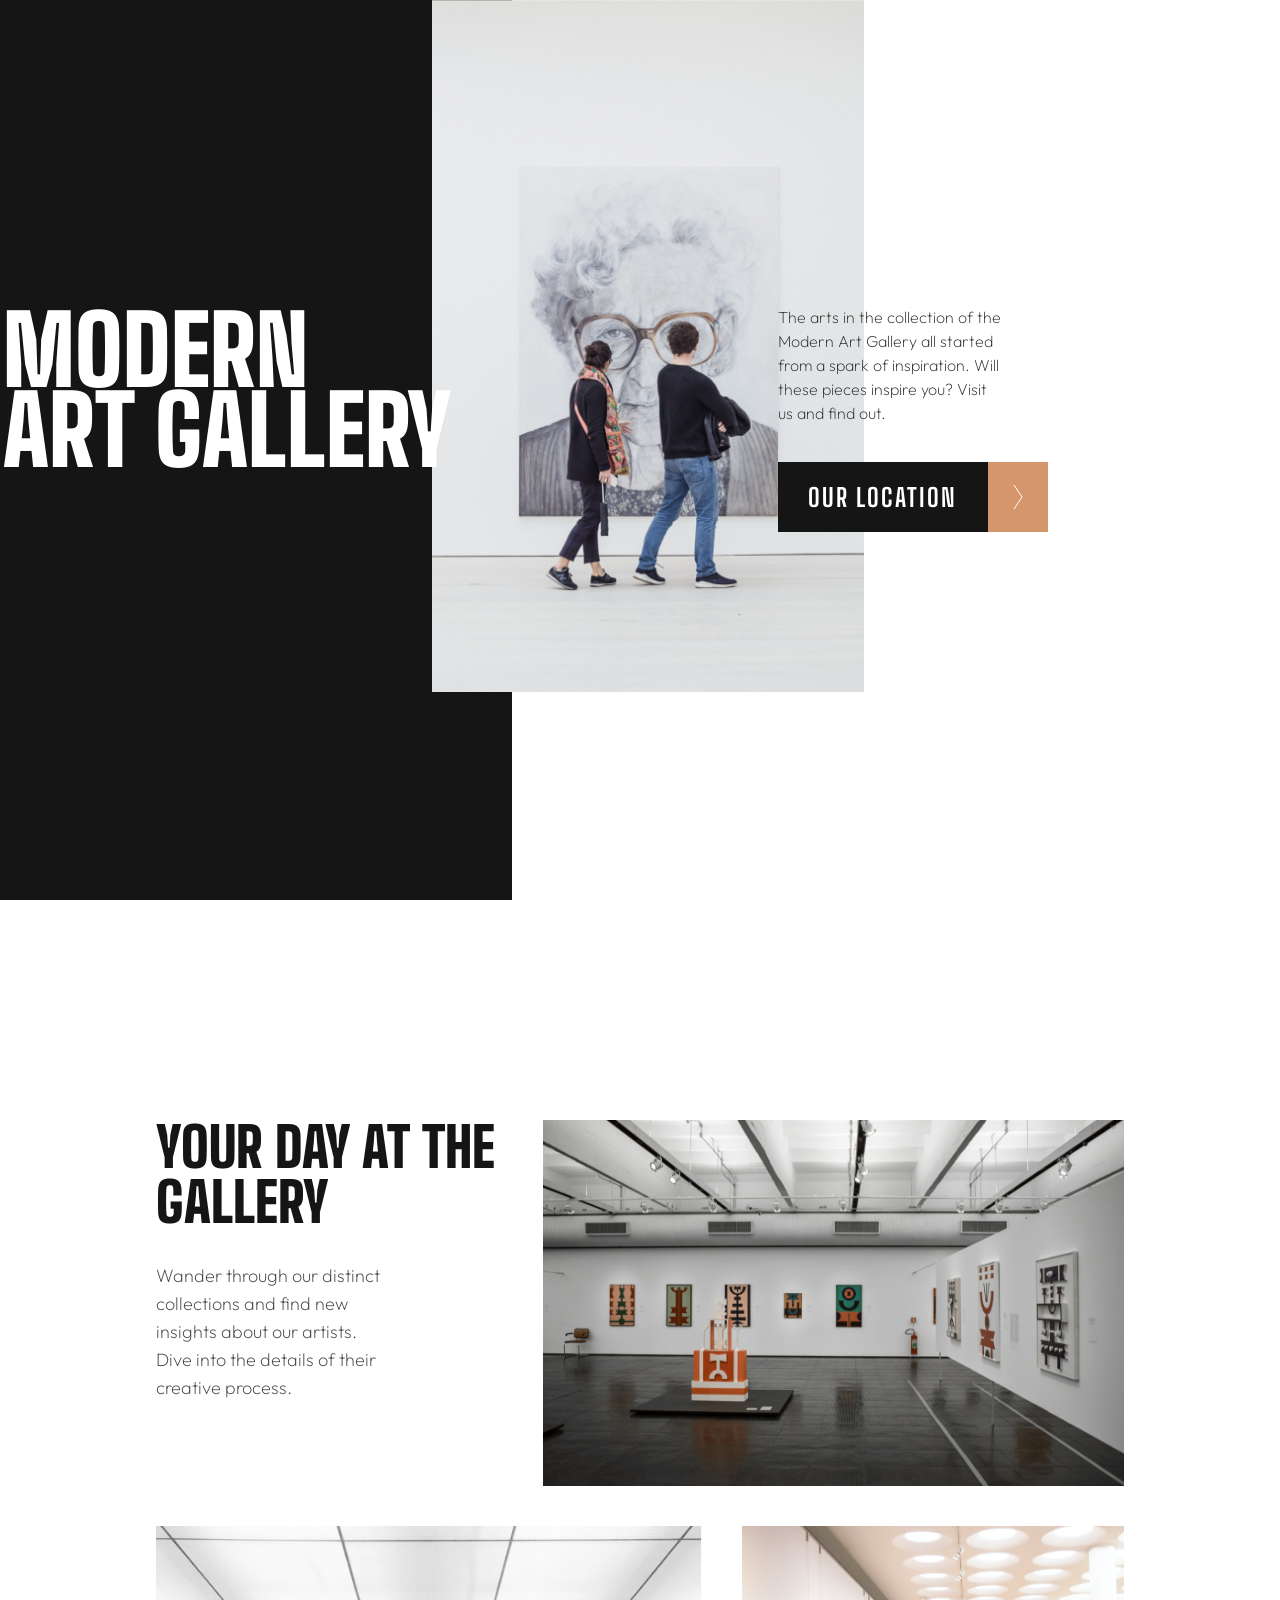
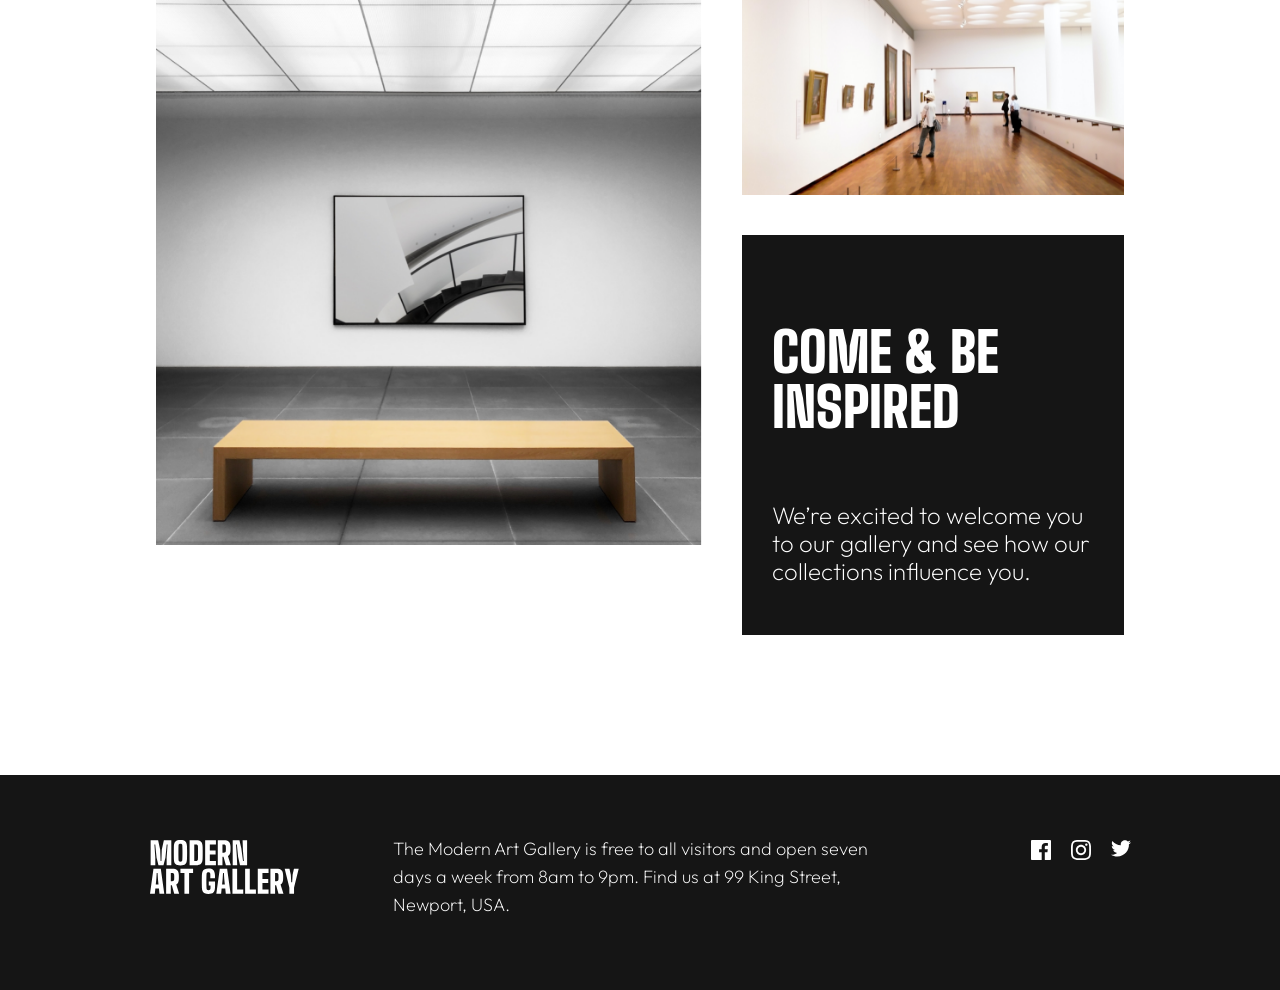
==== index.html @ 3cc580d4 "Add files via upload" ====
<!doctype html>
<html lang="es">
  <head>
    <meta charset="UTF-8" />
    <link rel="icon" type="image/svg+xml" href="" />
    <meta name="viewport" content="width=device-width, initial-scale=1.0" />
    <title>Modern Art Gallery</title>

    <link rel="preconnect" href="https://fonts.googleapis.com">
    <link rel="preconnect" href="https://fonts.gstatic.com" crossorigin>
    <link href="https://fonts.googleapis.com/css2?family=Big+Shoulders:opsz,wght@10..72,100..900&family=Outfit:wght@100..900&display=swap" rel="stylesheet">
    <script type="module" crossorigin src="./assets/main-wdXyexWP.js"></script>
    <link rel="stylesheet" crossorigin href="./assets/main-BqEFotTJ.css">
  </head>

  <body>
    
    <div class="container">

      <div class="introduction">

      <div class="fondo-negro-izq">
       
      </div>  

      <div class="img-principal img-movil">
        <img src="./assets/img-principal-mb-DwjBCo9e.png" alt="Imagen móvil">
      </div>
      
      <div class="img-principal img-tablet">
        <img src="./assets/img-principal-tablet-JitmzLnz.png" alt="Imagen tablet">
      </div>
      <div class="texto">
      <h1 class="title-1">
        <span class="modern">MODERN</span> 
        ART GALLERY
      </h1>
      <div class="texto-titulo">
      <p class="subtitle-1">The arts in the collection of the Modern Art Gallery all started from a spark of inspiration. Will these pieces inspire you? Visit us and find out.</p>
      <a href="/location.html" class="boton">
        <span class="boton-texto">OUR LOCATION</span>
        <span class="boton-flecha"><img src="data:image/svg+xml,%3csvg%20width='10'%20height='26'%20viewBox='0%200%2010%2026'%20fill='none'%20xmlns='http://www.w3.org/2000/svg'%3e%3cpath%20d='M1%201L9%2013L1%2025'%20stroke='white'/%3e%3c/svg%3e" alt=""></span>
      </a>
    </div>
    </div>
    </div>

    <div class="nudo">
      <section class="section-1">
        <img class="img-gallery-mobile" src="./assets/img-gallery-mobile-Cr0V217X.png" alt="">
        <img class="img-gallery-tablet" src="./assets/img-gallery-tablet-C5dPyUdY.png" alt="">
        <img class="img-gallery-desktop" src="./assets/img-gallery-desktop-p7s1LlFf.png" alt="">
        <div class="texto-section-1">
        <h2 class="title-2">YOUR DAY AT THE GALLERY</h2>
        <p class="subtitle-2">Wander through our distinct collections and find new insights about our artists. Dive into the details of their creative process.</p>
      </div>
      </section>

      <section class="section-2">
        <div class="colum1">
        <img class="img-banco-mobile" src="./assets/img-banco-mobile-C3NgTs7l.png" alt="">
        <img class="img-banco-tablet" src="./assets/img-banco-tablet-BHmOre3M.png" alt="">
        <img class="img-banco-desktop" src="./assets/img-banco-desktop-CzjP65NH.png" alt="">
      </div>
      <div class="colum2 filas">
        <img class="img-gallery2-mobile" src="./assets/img-gallery2-mobile-YUDZYJ1f.png" alt="">
        <img class="img-gallery2-tablet" src="./assets/img-gallery2-tablet-D_muhskp.png" alt="">
        <img class="img-gallery2-desktop" src="./assets/img-gallery2-desktop-BLC6tFm6.png" alt="">
        <div class="fondo-negro fondo">
          <h2 class="title-3">COME & BE INSPIRED</h2>
          <p class="p-fondo-negro">We’re excited to welcome you to our gallery and see how our collections influence you.</p>
        </div>
      </div>
      </section>
    </div>

      <footer>
        <img src="./assets/logo-footer-Ml9-K_Zg.svg" alt="">
        <p class="p-footer">The Modern Art Gallery is free to all visitors and open seven days a week from 8am to 9pm. Find us at 99 King Street, Newport, USA.</p>
          <div class="icon-rrss">
            <a href="#"><img class="rrss" src="data:image/svg+xml,%3csvg%20width='20'%20height='20'%20viewBox='0%200%2020%2020'%20fill='none'%20xmlns='http://www.w3.org/2000/svg'%3e%3cpath%20d='M18.8958%200H1.10417C0.494167%200%200%200.494167%200%201.10417V18.8967C0%2019.5058%200.494167%2020%201.10417%2020H10.6833V12.255H8.07667V9.23667H10.6833V7.01083C10.6833%204.4275%2012.2608%203.02083%2014.5658%203.02083C15.67%203.02083%2016.6183%203.10333%2016.895%203.14V5.84L15.2967%205.84083C14.0433%205.84083%2013.8008%206.43667%2013.8008%207.31V9.2375H16.79L16.4008%2012.2558H13.8008V20H18.8975C19.5058%2020%2020%2019.5058%2020%2018.8958V1.10417C20%200.494167%2019.5058%200%2018.8958%200Z'%20fill='white'/%3e%3c/svg%3e" alt="Facebook"></a>
            <a href="#"><img class="rrss" src="data:image/svg+xml,%3csvg%20width='20'%20height='20'%20viewBox='0%200%2020%2020'%20fill='none'%20xmlns='http://www.w3.org/2000/svg'%3e%3cpath%20fill-rule='evenodd'%20clip-rule='evenodd'%20d='M10%200C7.28417%200%206.94417%200.0116667%205.8775%200.06C2.24583%200.226667%200.2275%202.24167%200.0608333%205.87667C0.0116667%206.94417%200%207.28417%200%2010C0%2012.7158%200.0116667%2013.0567%200.06%2014.1233C0.226667%2017.755%202.24167%2019.7733%205.87667%2019.94C6.94417%2019.9883%207.28417%2020%2010%2020C12.7158%2020%2013.0567%2019.9883%2014.1233%2019.94C17.7517%2019.7733%2019.775%2017.7583%2019.9392%2014.1233C19.9883%2013.0567%2020%2012.7158%2020%2010C20%207.28417%2019.9883%206.94417%2019.94%205.8775C19.7767%202.24917%2017.7592%200.2275%2014.1242%200.0608333C13.0567%200.0116667%2012.7158%200%2010%200ZM10%201.8025C12.67%201.8025%2012.9867%201.8125%2014.0417%201.86083C16.7517%201.98417%2018.0175%203.27%2018.1408%205.96C18.1892%207.01417%2018.1983%207.33083%2018.1983%2010.0008C18.1983%2012.6717%2018.1883%2012.9875%2018.1408%2014.0417C18.0167%2016.7292%2016.7542%2018.0175%2014.0417%2018.1408C12.9867%2018.1892%2012.6717%2018.1992%2010%2018.1992C7.33%2018.1992%207.01333%2018.1892%205.95917%2018.1408C3.2425%2018.0167%201.98333%2016.725%201.86%2014.0408C1.81167%2012.9867%201.80167%2012.6708%201.80167%2010C1.80167%207.33%201.8125%207.01417%201.86%205.95917C1.98417%203.27%203.24667%201.98333%205.95917%201.86C7.01417%201.8125%207.33%201.8025%2010%201.8025ZM4.865%2010C4.865%207.16417%207.16417%204.865%2010%204.865C12.8358%204.865%2015.135%207.16417%2015.135%2010C15.135%2012.8367%2012.8358%2015.1358%2010%2015.1358C7.16417%2015.1358%204.865%2012.8358%204.865%2010ZM10%2013.3333C8.15917%2013.3333%206.66667%2011.8417%206.66667%2010C6.66667%208.15917%208.15917%206.66667%2010%206.66667C11.8408%206.66667%2013.3333%208.15917%2013.3333%2010C13.3333%2011.8417%2011.8408%2013.3333%2010%2013.3333ZM14.1375%204.6625C14.1375%204%2014.675%203.4625%2015.3383%203.4625C16.0008%203.4625%2016.5375%204%2016.5375%204.6625C16.5375%205.325%2016.0008%205.8625%2015.3383%205.8625C14.675%205.8625%2014.1375%205.325%2014.1375%204.6625Z'%20fill='white'/%3e%3c/svg%3e" alt="Instagram"></a>
            <a href="#"><img class="rrss" src="data:image/svg+xml,%3csvg%20width='20'%20height='17'%20viewBox='0%200%2020%2017'%20fill='none'%20xmlns='http://www.w3.org/2000/svg'%3e%3cpath%20d='M20%202.17221C19.2642%202.49888%2018.4733%202.71888%2017.6433%202.81805C18.4908%202.31055%2019.1417%201.50638%2019.4475%200.548047C18.655%201.01805%2017.7767%201.35971%2016.8417%201.54388C16.0942%200.74638%2015.0267%200.248047%2013.8467%200.248047C11.1975%200.248047%209.25083%202.71971%209.84917%205.28555C6.44%205.11471%203.41667%203.48138%201.3925%200.99888C0.3175%202.84305%200.835%205.25555%202.66167%206.47721C1.99%206.45555%201.35667%206.27138%200.804167%205.96388C0.759167%207.86471%202.12167%209.64305%204.095%2010.0389C3.5175%2010.1955%202.885%2010.2322%202.24167%2010.1089C2.76333%2011.7389%204.27833%2012.9247%206.075%2012.958C4.35%2014.3105%202.17667%2014.9147%200%2014.658C1.81583%2015.8222%203.97333%2016.5014%206.29%2016.5014C13.9083%2016.5014%2018.2125%2010.0672%2017.9525%204.29638C18.7542%203.71721%2019.45%202.99471%2020%202.17221Z'%20fill='white'/%3e%3c/svg%3e" alt="Twitter"></a>
          </div>
      </footer>

  </div>

  </body>
</html>
---- assets/main-BqEFotTJ.css ----
@import"https://fonts.googleapis.com/css?family=Roboto:400,700";*{padding:0;margin:0;box-sizing:border-box}.boton{display:flex;align-items:center;justify-content:space-between;width:270px;height:70px;background-color:#151515;color:#fff;border:none;cursor:pointer;text-decoration:none;transition:all .5s ease;margin-bottom:100px}@media (max-width: 1920px) and (min-width: 1025px){.boton{margin-top:-150px;left:0;position:relative;z-index:2}}.boton-texto{font-family:Big Shoulders,serif;padding-left:30px;font-size:25px;font-weight:600;letter-spacing:2px}.boton-flecha{width:60px;height:100%;background-color:#d5966c;display:flex;align-items:center;justify-content:center;transition:background-color .5s ease}.boton:hover{background-color:#d5966c}.boton:hover .boton-flecha{background-color:#151515}.boton-location{display:flex;align-items:center;justify-content:space-between;width:270px;height:70px;background-color:#151515;color:#fff;border:none;cursor:pointer;text-decoration:none;transition:all .5s ease;margin-bottom:100px;position:absolute;top:0;left:0}@media (max-width: 1024px) and (min-width: 768px){.boton-location{margin-left:40px}}@media (max-width: 1920px) and (min-width: 1025px){.boton-location{margin-left:130px}}.boton-texto-location{font-family:Big Shoulders,serif;padding-right:30px;font-size:25px;font-weight:600;letter-spacing:2px}.boton-flecha-location{width:60px;height:100%;background-color:#d5966c;display:flex;align-items:center;justify-content:center;transition:background-color .5s ease}.boton-flecha-location .arrow{width:12px;height:auto}.boton-location:hover{background-color:#d5966c}.boton-location:hover .boton-flecha-location{background-color:#151515}.boton-flecha-location img{width:20px;height:auto}footer{height:360px;background-color:#151515;margin-left:-16px;width:calc(100% + 33px);display:block;max-width:unset}@media (max-width: 1024px) and (min-width: 768px){footer{display:flex;height:215px;justify-content:space-between;align-items:flex-start}footer .p-footer{width:40%;margin-top:40px}footer .icon-rrss{margin-top:45px;margin-right:40px}footer .rrss{width:22px}}@media (max-width: 1920px) and (min-width: 1025px){footer{display:flex;height:215px;justify-content:space-around;align-items:flex-start;margin-top:50px}footer .p-footer{width:40%;margin-top:60px}footer .icon-rrss{margin-top:65px;margin-right:120px}footer .rrss{width:22px}}footer img{width:150px;margin-top:65px;margin-left:32px;margin-bottom:38px}@media (max-width: 1920px) and (min-width: 1025px){footer img{margin-left:120px}}footer .p-footer{margin-left:32px;margin-right:32px;color:#fff;font-size:18px;line-height:28px;font-weight:200;margin-bottom:38px}footer .icon-rrss{margin-left:32px;display:flex;gap:20px;width:100px}footer .rrss{margin:0}.container{padding-left:16px;padding-right:16px}.container .img-principal{margin-left:-16px;width:calc(100% + 32px);display:block;max-width:unset;margin-bottom:35px}@media (max-width: 480px) and (min-width: 320px){.container .img-principal.img-movil{display:block}.container .img-principal.img-tablet{display:none}}@media (max-width: 1024px) and (min-width: 768px){.container .img-principal.img-movil{display:none}.container .img-principal.img-tablet{display:block}.container .img-principal.img-tablet img{width:60%;position:absolute;z-index:-1}}@media (max-width: 1920px) and (min-width: 1025px){.container .img-principal.img-movil{display:none}.container .img-principal.img-tablet{display:block}.container .img-principal.img-tablet img{width:45%;position:absolute;z-index:-1}}@media (max-width: 480px) and (min-width: 320px){.container .img-gallery-tablet,.container .img-gallery-desktop,.container .img-banco-tablet,.container .img-banco-desktop,.container .img-gallery2-tablet,.container .img-gallery2-desktop,.container .title-3{display:none}}@media (max-width: 1024px) and (min-width: 768px){.container .introduction{display:flex}.container .introduction .texto{width:80%;margin-top:170px;margin-bottom:200px}.container .introduction .texto .title-1{margin-bottom:70px;font-size:70px}.container .introduction .texto .title-1 span{font-size:70px}.container .introduction .texto .subtitle-1{margin-bottom:60px;margin-right:10px}.container .nudo{margin-left:25px;margin-right:25px}.container .nudo .section-1{display:flex;gap:50px;margin-bottom:10px}.container .nudo .section-1 .img-gallery-mobile,.container .nudo .section-1 .img-gallery-desktop{display:none}.container .nudo .section-1 .img-gallery-tablet{width:60%;order:2}.container .nudo .section-1 .texto-section-1 .title-2{width:90%;font-size:55px}.container .nudo .section-2{display:flex;gap:10px;margin-bottom:120px}.container .nudo .section-2 .img-banco-mobile,.container .nudo .section-2 .img-banco-desktop{display:none}.container .nudo .section-2 .img-banco-tablet{display:block}.container .nudo .section-2 .img-gallery2-mobile,.container .nudo .section-2 .img-gallery2-desktop{display:none}.container .nudo .section-2 .img-gallery2-tablet{display:block}.container .nudo .section-2 .fondo-negro{margin-top:10px;height:415px;margin-bottom:20px}.container .nudo .section-2 .fondo-negro .p-fondo-negro{margin-left:30px}}@media (max-width: 1920px) and (min-width: 1025px){.container .container{padding-left:-16px;padding-right:-16px}.container .introduction{display:flex;align-items:center;justify-content:space-between;height:100vh;overflow:hidden;position:relative;margin-left:-16px;margin-right:-16px}.container .introduction .fondo-negro-izq{background-color:#151515;height:100%;width:40%}.container .introduction .img-principal{position:absolute;top:0;left:35%;transform:translateX(-50%,-50%);max-width:75%;height:auto;z-index:1}.container .introduction .img-principal.img-movil{display:none}.container .introduction .img-principal.img-tablet{display:block}.container .introduction .texto{flex:2;padding:3rem;max-width:550px}.container .introduction .texto .title-1{font-size:6rem;text-transform:uppercase;line-height:1.1;color:#fff;position:relative;right:775px;top:55px;z-index:2}.container .introduction .texto .title-1 .modern{color:#fff;font-size:6rem}.container .introduction .texto .texto-titulo{margin-top:1rem;width:50%}.container .introduction .texto .texto-titulo .subtitle-1{font-size:1rem;color:#333;line-height:1.5;z-index:5;bottom:155px;position:relative}.container .nudo{margin-left:140px;margin-right:140px}.container .nudo .section-1{display:flex;justify-content:space-between;margin-bottom:40px;margin-top:220px}.container .nudo .section-1 .img-gallery-mobile,.container .nudo .section-1 .img-gallery-tablet{display:none}.container .nudo .section-1 .img-gallery-desktop{width:60%;order:2}.container .nudo .section-1 .texto-section-1{width:60%}.container .nudo .section-1 .texto-section-1 .title-2{width:90%;font-size:55px}.container .nudo .section-1 .texto-section-1 .subtitle-2{width:60%}.container .nudo .section-2{display:flex;gap:40px;margin-bottom:120px}.container .nudo .section-2 .img-banco-mobile,.container .nudo .section-2 .img-banco-tablet{display:none}.container .nudo .section-2 .img-banco-desktop{display:block}.container .nudo .section-2 .img-gallery2-mobile,.container .nudo .section-2 .img-gallery2-tablet{display:none}.container .nudo .section-2 .img-gallery2-desktop{display:block}.container .nudo .section-2 .fondo-negro{margin-top:40px;height:400px;margin-bottom:20px}.container .nudo .section-2 .fondo-negro .p-fondo-negro{margin-left:30px;font-size:24px}.container .nudo .section-2 .title-3{width:80%}}.container .title-1{font-family:Big Shoulders,serif;color:#151515;font-size:65px;line-height:70px;font-weight:900;margin-bottom:32px}.container .title-1 span{display:block;font-family:Big Shoulders,serif;color:#151515;font-size:65px;line-height:55px;font-weight:900}.container .title-2{font-family:Big Shoulders,serif;color:#151515;font-size:65px;line-height:55px;font-weight:900;margin-bottom:32px}.container .title-3{font-family:Big Shoulders,serif;color:#fff;font-size:55px;line-height:55px;font-weight:900;margin-bottom:32px;margin-top:90px;margin-left:30px;position:absolute}.container .subtitle-1,.container .subtitle-2{color:#444;font-size:18px;line-height:28px;font-weight:200;margin-bottom:32px}.container .img-gallery-mobile{margin-bottom:32px}.container .img-banco-mobile,.container .img-gallery2-mobile{margin-bottom:16px}.container .fondo-negro{height:300px;background-color:#151515;position:relative;margin-bottom:120px}.container .fondo-negro .p-fondo-negro{font-size:20px;line-height:28px;font-weight:200;color:#fff;position:absolute;bottom:50px;left:0;right:0;margin-left:16px;margin-right:16px}.contenedor{width:100%;position:relative;display:inline-block}.map-mobile{display:block;width:100%;margin-bottom:-4px}@media (max-width: 1024px) and (min-width: 768px){.map-mobile.map-mobile,.map-mobile.map-desktop{display:none}}@media (max-width: 480px) and (min-width: 320px){.map-desktop,.map-tablet{display:none}}.map-tablet{margin-bottom:-4px}@media (max-width: 480px) and (min-width: 320px){.map-tablet.map-tablet{display:none}}@media (max-width: 1024px) and (min-width: 768px){.texto-location{display:flex;margin-top:88px;margin-left:20px;gap:60px}.map-desktop{display:none}}@media (max-width: 1920px) and (min-width: 1025px){.map-tablet,.map-mobile{display:none}.map-desktop{display:block;width:100%;margin-bottom:-4px}.texto-location{display:flex;margin-top:88px;margin-left:130px;gap:300px}}.fondo-location{padding-top:1px;margin-top:-1px;width:100%;height:520px;background-color:#151515;position:relative}@media (max-width: 480px) and (min-width: 320px){.fondo-location{width:100vb}}.fondo-location .title{font-family:Big Shoulders,serif;color:#fff;font-size:65px;line-height:65px;font-weight:900;margin-bottom:40px;margin-top:50px;margin-left:16px}@media (max-width: 1024px) and (min-width: 768px){.fondo-location .title{margin-top:0}}@media (max-width: 1920px) and (min-width: 1025px){.fondo-location .title{margin-top:0}}.fondo-location .subtitle-location{color:#d5966c;font-size:34px;font-family:Big Shoulders,serif;margin-bottom:30px;margin-left:16px}.fondo-location .adress{display:flex;flex-direction:column;color:#fff;margin-bottom:20px;margin-left:16px}.fondo-location .adress span{font-size:18px;margin-bottom:5px}.fondo-location .description-location,.fondo-location .subtitle{color:#fff;font-size:18px;line-height:28px;margin-left:5px;margin-right:16px}.fondo-location .description-location .p-description-location,.fondo-location .subtitle .p-description-location{margin-left:16px;width:80%}@media (max-width: 1920px) and (min-width: 1025px){.fondo-location .description-location,.fondo-location .subtitle{width:65%}}.footer-location{height:360px;background-color:#d5966c;width:calc(100% + 33px)}@media (max-width: 1920px) and (min-width: 1025px){.footer-location{margin-top:0;height:100%}}@media (max-width: 1024px) and (min-width: 768px){.footer-location{margin-top:0;height:100%}}.footer-location .footer-contenido{margin-left:0;margin-right:16px}@media (max-width: 1024px) and (min-width: 768px){.footer-location .footer-contenido{display:flex;height:202px}}@media (max-width: 1920px) and (min-width: 1025px){.footer-location .footer-contenido{display:flex;height:202px;margin-top:5px;margin-bottom:30px;margin-left:100px;gap:100px}}.footer-location .footer-contenido img{margin-top:50px;margin-left:50px;margin-bottom:38px;filter:invert(1)}.footer-location .footer-contenido .p-footer{margin-left:50px;margin-right:50px;color:#151515;font-size:18px;line-height:28px;font-weight:200;margin-bottom:38px}.footer-location .footer-contenido .icon-rrss{margin-left:50px;display:flex;gap:20px}@media (max-width: 1920px) and (min-width: 1025px){.footer-location .footer-contenido .icon-rrss{width:140px}}.footer-location .footer-contenido .rrss{margin:0;filter:invert(1);width:22px}html *{font-family:Outfit,serif;font-size:16px}body{overflow-x:hidden}img{max-width:100%;height:auto}
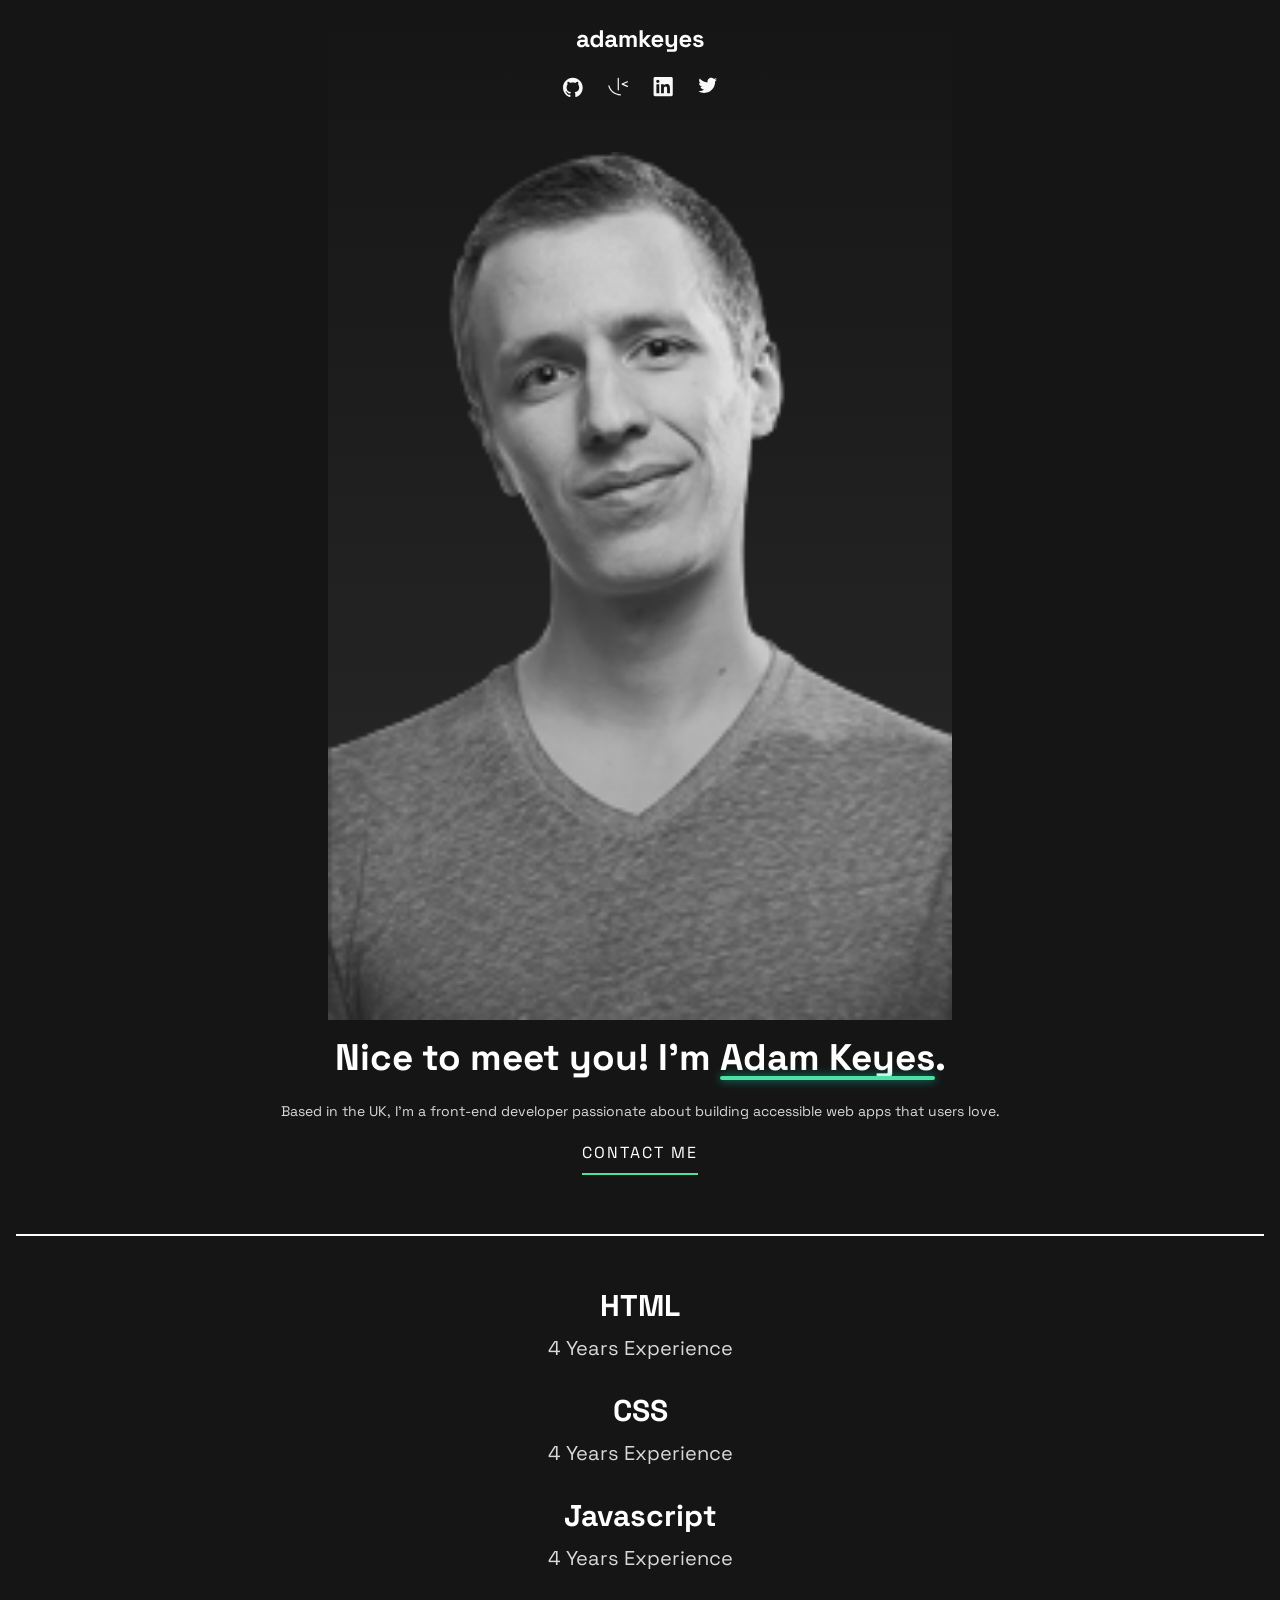
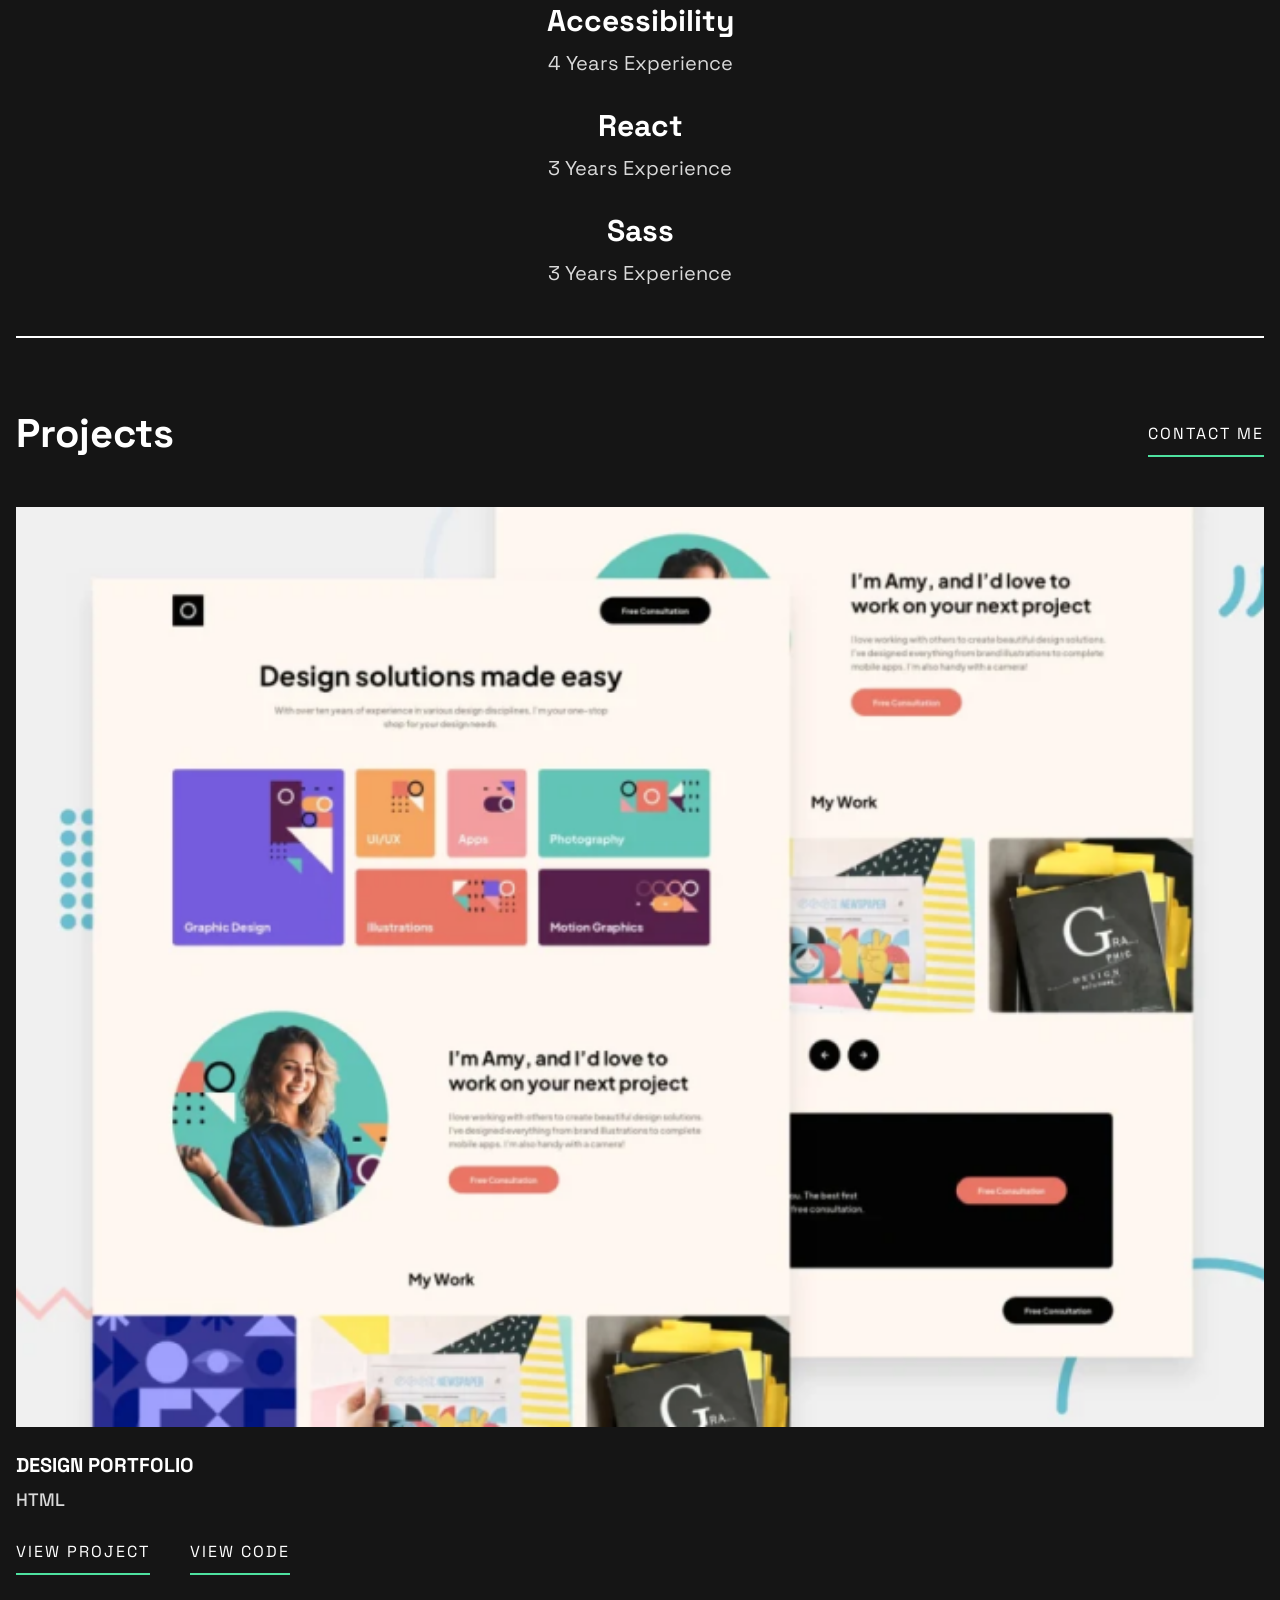
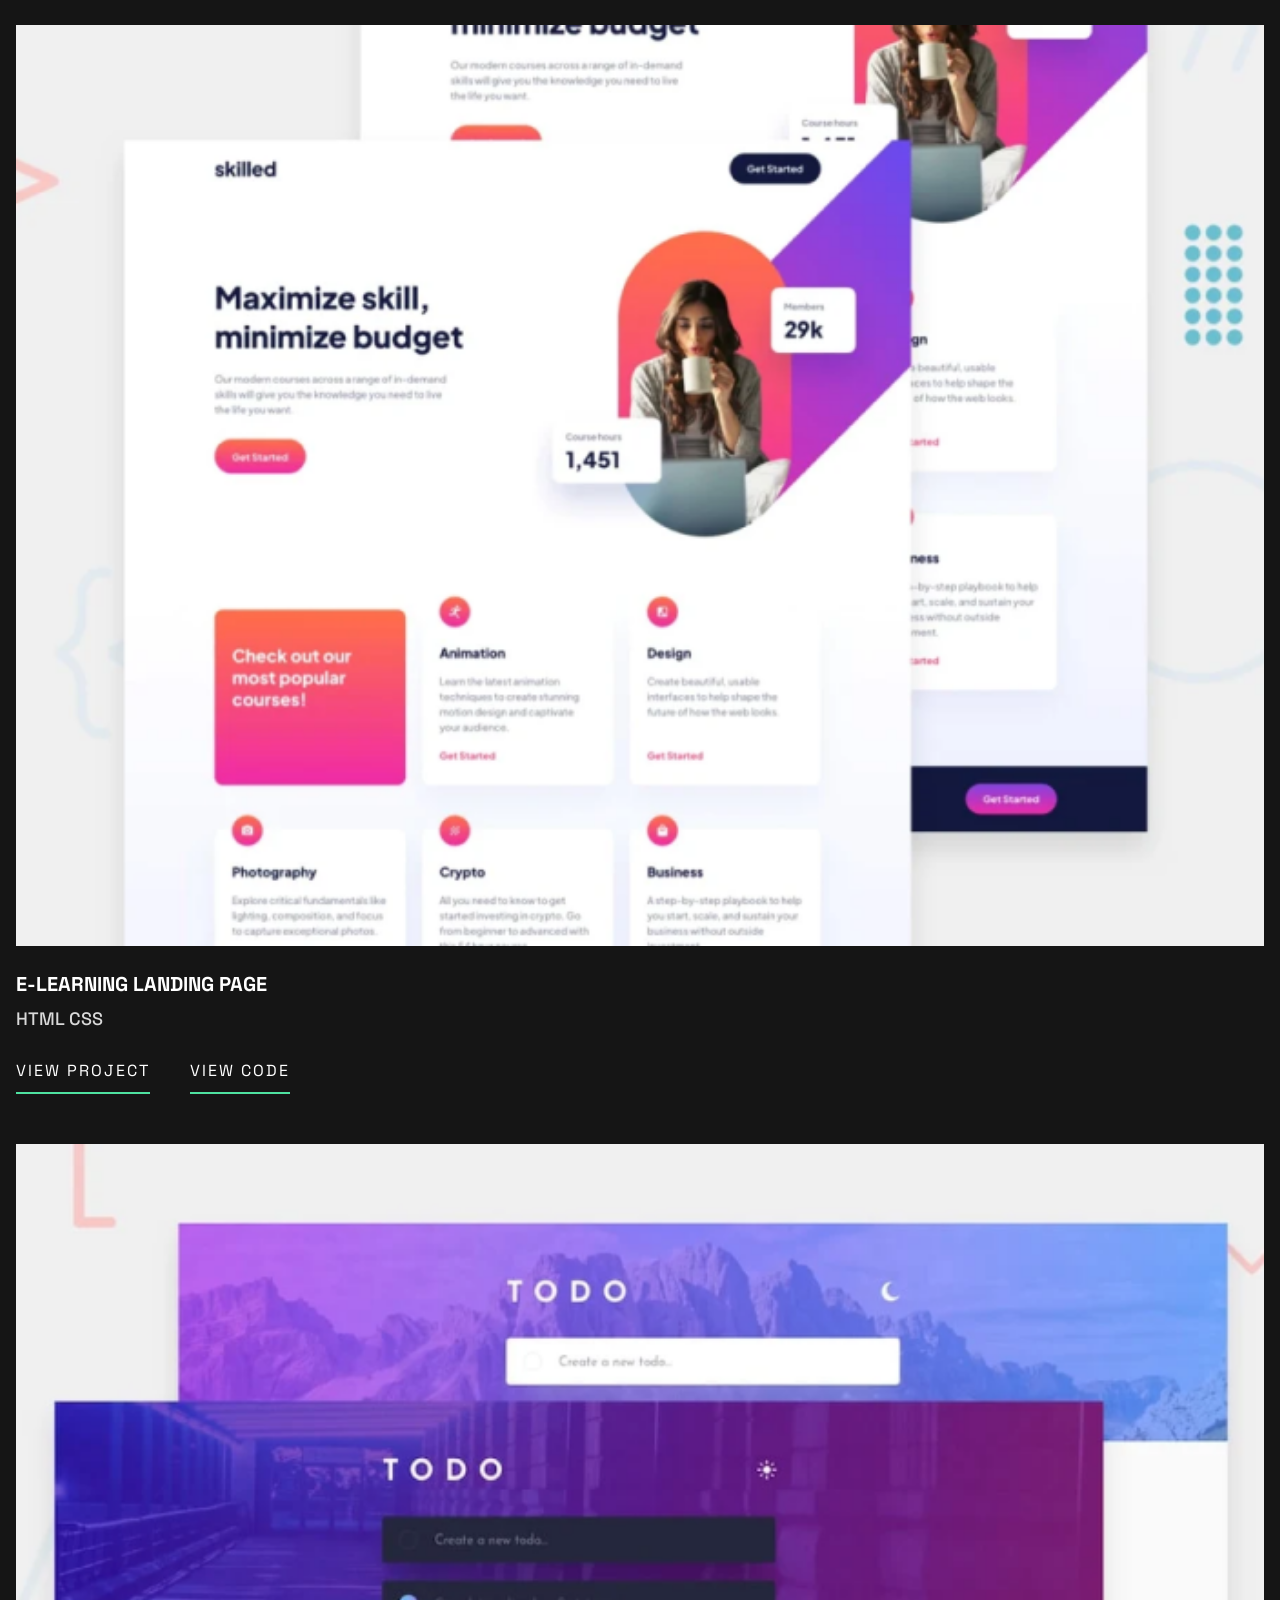
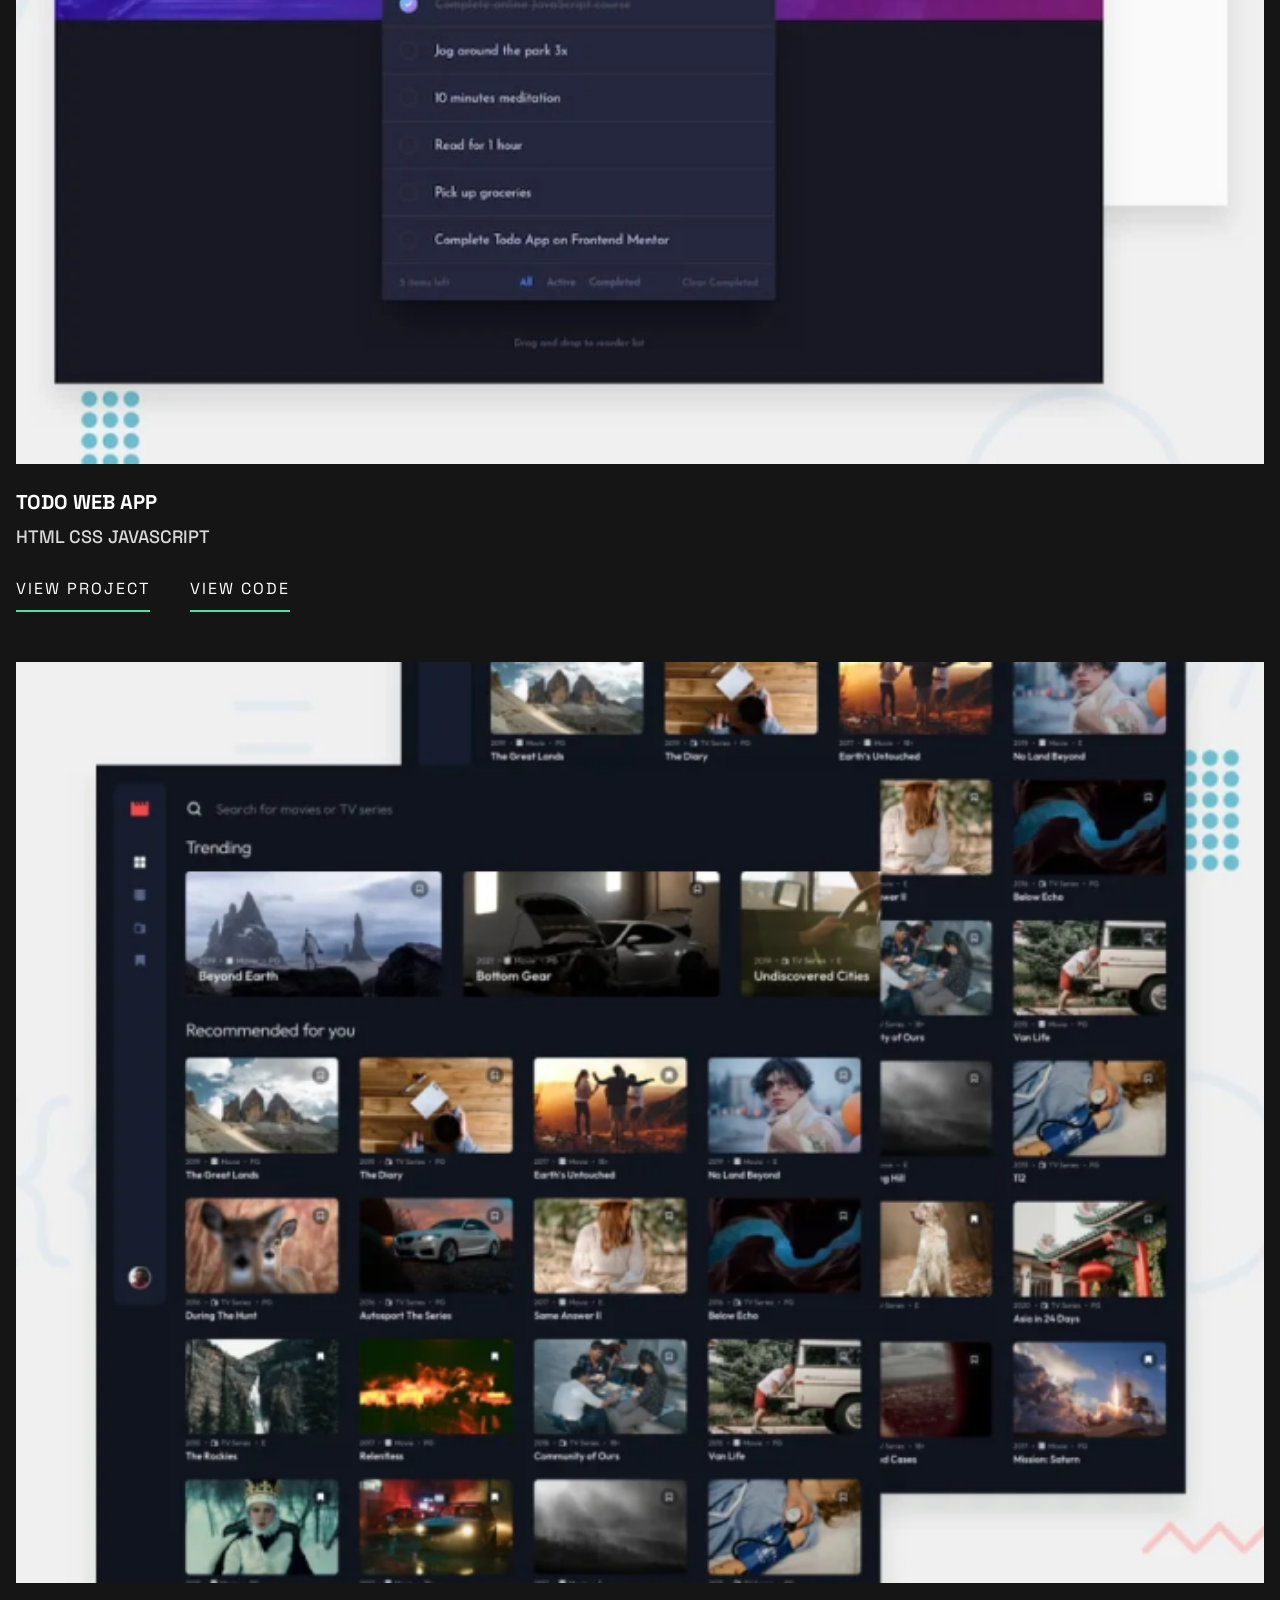
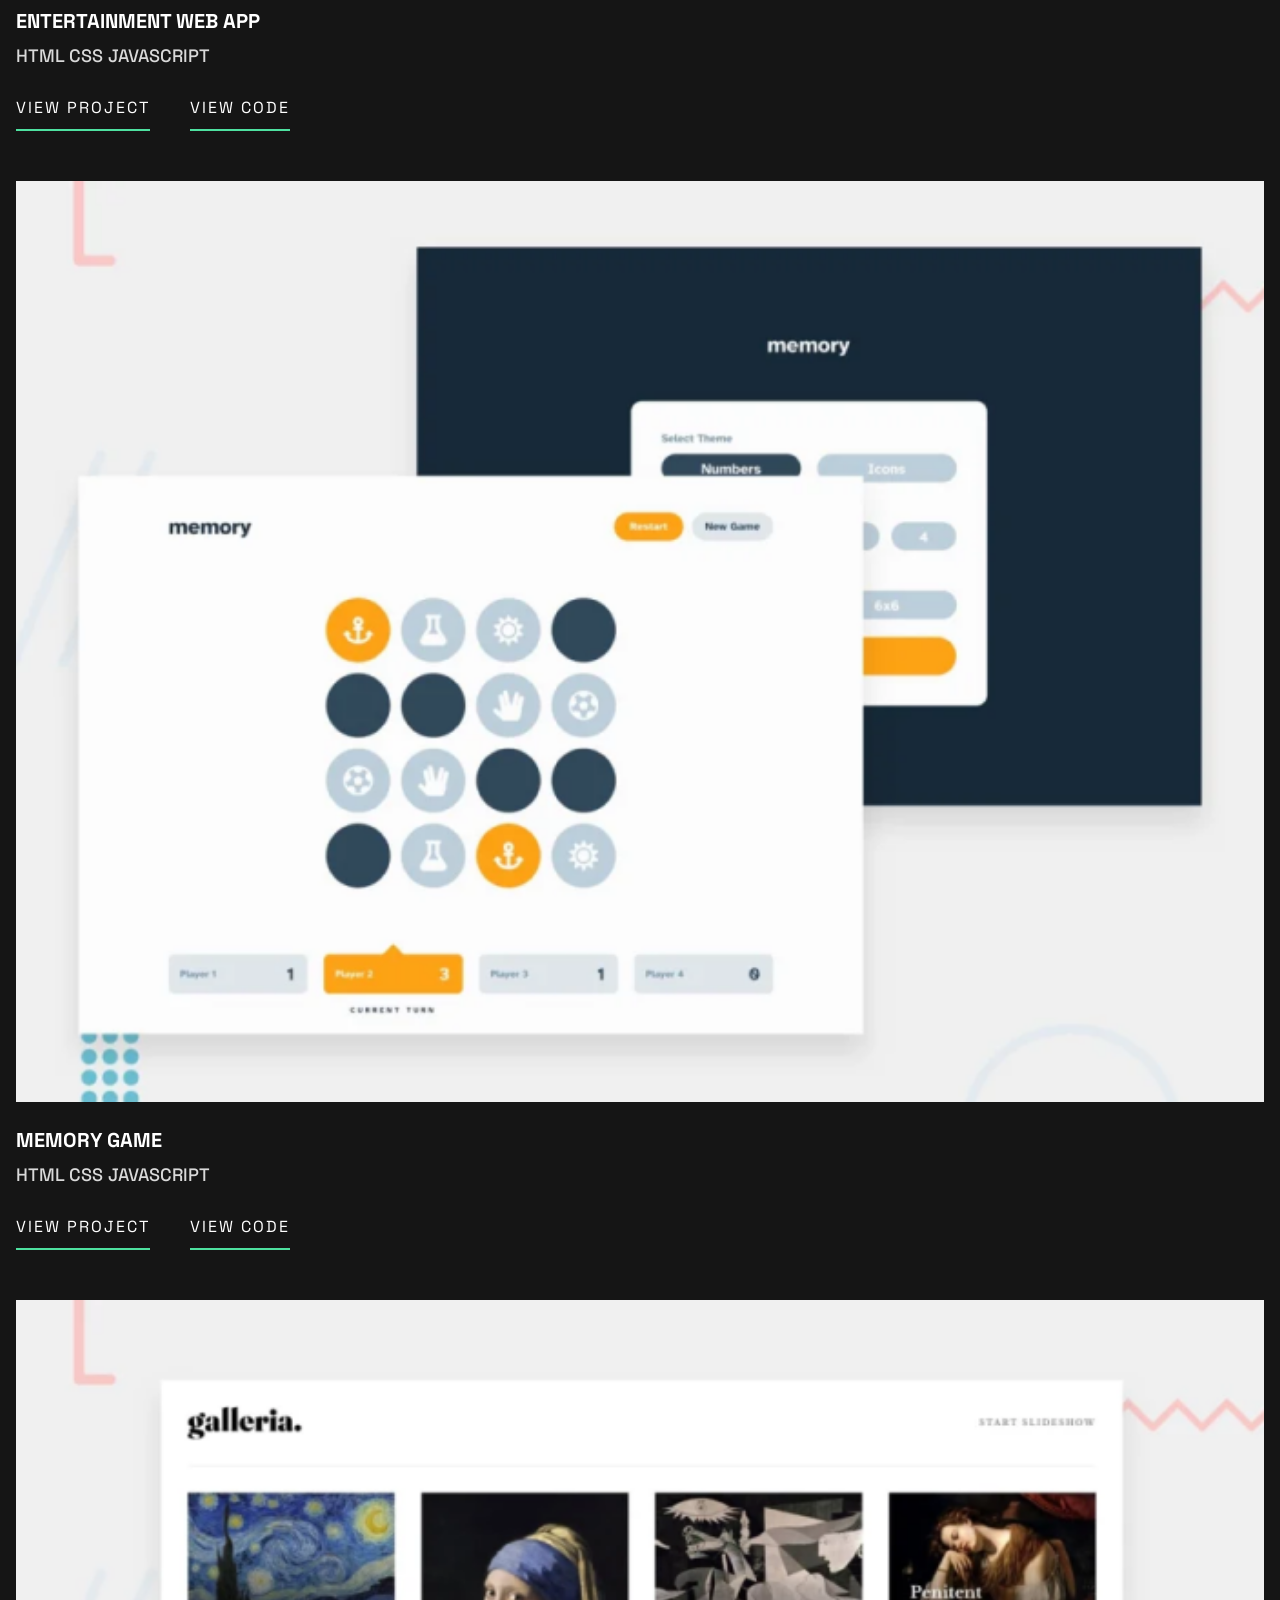
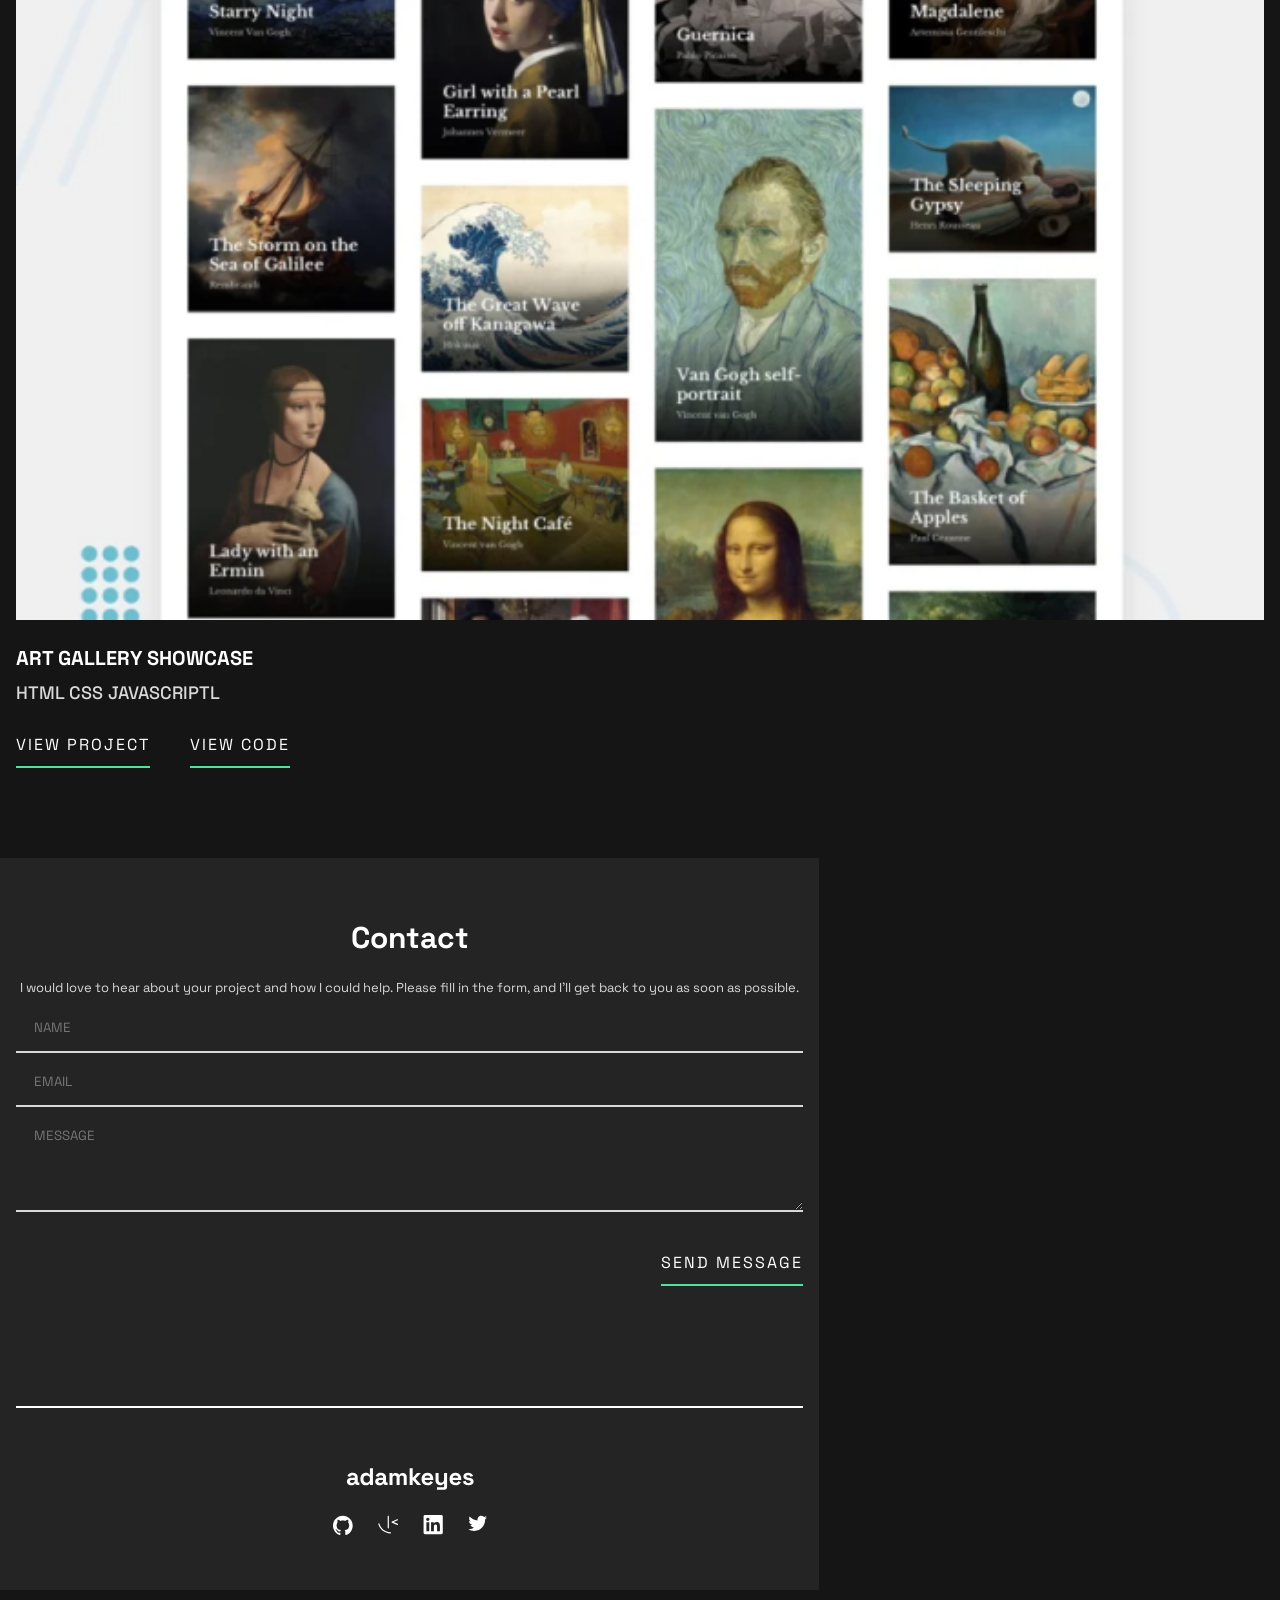
==== commit f0ea7ed0: "Add files via upload" ====
--- a/index.html
+++ b/index.html
@@ -3,88 +3,162 @@
   <head>
     <meta charset="UTF-8" />
     <link rel="icon" type="image/svg+xml" href="" />
-    <meta name="viewport" content="width=device-width, initial-scale=1.0" />
-    <title>Modern Art Gallery</title>
+    <meta name="viewport" content="width=device-width, initial-scale=1.0, maximum-scale=1">
+
+    <title>Portfolio</title>
 
     <link rel="preconnect" href="https://fonts.googleapis.com">
     <link rel="preconnect" href="https://fonts.gstatic.com" crossorigin>
-    <link href="https://fonts.googleapis.com/css2?family=Big+Shoulders:opsz,wght@10..72,100..900&family=Outfit:wght@100..900&display=swap" rel="stylesheet">
-    <script type="module" crossorigin src="./assets/main-wdXyexWP.js"></script>
-    <link rel="stylesheet" crossorigin href="./assets/main-BqEFotTJ.css">
+    <link href="https://fonts.googleapis.com/css2?family=Space+Grotesk:wght@300..700&display=swap" rel="stylesheet">
+    <script type="module" crossorigin src="./assets/index-SBgoop2s.js"></script>
+    <link rel="stylesheet" crossorigin href="./assets/index-B5956UlQ.css">
   </head>
+  <body>
 
-  <body>
-    
     <div class="container">
+   
+      <section class="about-me">
+        <img class="logo" src="./assets/logo-user-D14d3u1a.svg" alt="Nombre del usuario" />
+        <div class="rrss">
+          <a href="" class="icon-rrss"><img src="data:image/svg+xml,%3csvg%20width='20'%20height='20'%20viewBox='0%200%2020%2020'%20fill='none'%20xmlns='http://www.w3.org/2000/svg'%3e%3cpath%20fill-rule='evenodd'%20clip-rule='evenodd'%20d='M9.84282%200.800049C4.40466%200.800049%200%205.20471%200%2010.6429C0%2014.9983%202.81751%2018.6771%206.73003%2019.9812C7.22217%2020.0674%207.40672%2019.7721%207.40672%2019.5137C7.40672%2019.2799%207.39442%2018.5048%207.39442%2017.6805C4.92141%2018.1357%204.28163%2017.0776%204.08477%2016.524C3.97404%2016.241%203.4942%2015.3674%203.07588%2015.1337C2.73138%2014.9491%202.23924%2014.4939%203.06358%2014.4816C3.8387%2014.4693%204.39236%2015.1952%204.57691%2015.4905C5.46277%2016.9792%206.87767%2016.5609%207.44363%2016.3025C7.52976%2015.6627%207.78813%2015.2321%208.07111%2014.986C5.88109%2014.7399%203.59263%2013.891%203.59263%2010.1261C3.59263%209.05571%203.97404%208.16986%204.60152%207.48086C4.50309%207.23479%204.15859%206.2259%204.69995%204.87252C4.69995%204.87252%205.52428%204.61414%207.40672%205.8814C8.19415%205.65994%209.03079%205.54921%209.86743%205.54921C10.7041%205.54921%2011.5407%205.65994%2012.3281%205.8814C14.2106%204.60184%2015.0349%204.87252%2015.0349%204.87252C15.5763%206.2259%2015.2318%207.23479%2015.1333%207.48086C15.7608%208.16986%2016.1422%209.04341%2016.1422%2010.1261C16.1422%2013.9033%2013.8415%2014.7399%2011.6514%2014.986C12.0082%2015.2936%2012.3158%2015.8842%2012.3158%2016.8069C12.3158%2018.1234%2012.3035%2019.1815%2012.3035%2019.5137C12.3035%2019.7721%2012.4881%2020.0797%2012.9802%2019.9812C14.9341%2019.3216%2016.632%2018.0657%2017.8349%2016.3906C19.0378%2014.7153%2019.6851%2012.7051%2019.6856%2010.6429C19.6856%205.20471%2015.281%200.800049%209.84282%200.800049Z'%20fill='white'/%3e%3c/svg%3e" alt=""></a>
+          <a href="" class="icon-rrss"><img src="data:image/svg+xml,%3csvg%20width='20'%20height='19'%20viewBox='0%200%2020%2019'%20fill='none'%20xmlns='http://www.w3.org/2000/svg'%3e%3cpath%20fill-rule='evenodd'%20clip-rule='evenodd'%20d='M10.2673%200.784274C10.1101%200.787286%209.96029%200.851865%209.85016%200.964142C9.74003%201.07642%209.67835%201.22742%209.67838%201.38469V12.7974C9.67838%2012.9567%209.74164%2013.1094%209.85423%2013.222C9.96684%2013.3346%2010.1196%2013.3978%2010.2788%2013.3978C10.438%2013.3978%2010.5908%2013.3346%2010.7034%2013.222C10.816%2013.1094%2010.8792%2012.9567%2010.8792%2012.7974V1.38469C10.8793%201.30494%2010.8633%201.22598%2010.8325%201.15244C10.8017%201.07888%2010.7565%201.01221%2010.6996%200.956317C10.6427%200.90042%2010.5752%200.856422%2010.5012%200.826884C10.4271%200.797346%2010.3479%200.782857%2010.2681%200.784274H10.2673ZM19.3523%204.20302C19.2738%204.20528%2019.1966%204.22283%2019.125%204.2547L13.9723%206.55463C13.8669%206.60226%2013.7775%206.67928%2013.7147%206.77647C13.652%206.87365%2013.6186%206.98688%2013.6186%207.10255C13.6186%207.21822%2013.652%207.33144%2013.7147%207.42863C13.7775%207.52582%2013.8669%207.60284%2013.9723%207.65047L19.125%209.95775C19.2025%209.9926%2019.2862%2010.0108%2019.3711%2010.0111C19.5084%2010.0107%2019.6413%209.96317%2019.7478%209.87665C19.8544%209.79003%2019.9281%209.66956%2019.9565%209.53529C19.9851%209.401%2019.9667%209.26102%2019.9044%209.13864C19.8422%209.01627%2019.74%208.9189%2019.6147%208.86277L15.6891%207.10337L19.6147%205.35053C19.7597%205.28527%2019.8728%205.16533%2019.9297%205.0169C19.9866%204.86846%2019.9825%204.70357%2019.9182%204.55818C19.8695%204.4497%2019.7898%204.35808%2019.689%204.29488C19.5883%204.23167%2019.4711%204.1997%2019.3523%204.20302ZM0.629063%208.38812C0.712717%208.3485%200.804399%208.32876%200.896945%208.33044V8.33126C1.02776%208.33381%201.15415%208.37902%201.25691%208.46001C1.35966%208.541%201.43315%208.65333%201.46619%208.77993C2.09462%2011.1872%203.50383%2013.318%205.47307%2014.8385C7.4423%2016.359%209.8603%2017.1834%2012.3482%2017.1824C12.5075%2017.1824%2012.6602%2017.2457%2012.7728%2017.3583C12.8854%2017.4709%2012.9486%2017.6236%2012.9486%2017.7828C12.9486%2017.9421%2012.8854%2018.0948%2012.7728%2018.2074C12.6602%2018.32%2012.5075%2018.3832%2012.3482%2018.3832C6.68206%2018.3832%201.72866%2014.5577%200.304736%209.08096C0.28158%208.99134%200.279458%208.89757%200.298536%208.807C0.317613%208.71643%200.357374%208.63149%200.414711%208.55882C0.472049%208.48616%200.54541%208.42774%200.629063%208.38812Z'%20fill='white'/%3e%3c/svg%3e" alt=""></a>
+          <a href="" class="icon-rrss"><img src="data:image/svg+xml,%3csvg%20width='20'%20height='20'%20viewBox='0%200%2020%2020'%20fill='none'%20xmlns='http://www.w3.org/2000/svg'%3e%3cpath%20fill-rule='evenodd'%20clip-rule='evenodd'%20d='M4.84099%202.64336C3.92927%202.64336%203.18753%203.38413%203.18753%204.29466C3.18753%205.20579%203.92927%205.94704%204.84099%205.94704C5.75093%205.94704%206.49121%205.20579%206.49121%204.29466C6.49121%203.38413%205.75093%202.64336%204.84099%202.64336ZM3.41319%207.19855V16.3612H6.26328L6.26436%207.19855H3.41319ZM8.05167%207.19771V16.3603L10.8953%2016.3614L10.8964%2011.8276C10.8964%2010.6639%2011.0991%209.47431%2012.6027%209.47431C14.0834%209.47431%2014.0834%2010.8781%2014.0834%2011.9032V16.3603L16.9303%2016.3592V11.3351C16.9303%209.06782%2016.5164%206.96979%2013.5143%206.96979C12.1042%206.96979%2011.1815%207.7668%2010.8197%208.4494H10.7797L10.7797%207.19771H8.05167ZM18.3483%2019.2H1.98544C1.20474%2019.2%200.56958%2018.5784%200.56958%2017.8144V1.38454C0.56958%200.621101%201.20474%200%201.98544%200H18.3483C19.132%200%2019.7696%200.621101%2019.7696%201.38454V17.8144C19.7696%2018.5784%2019.132%2019.2%2018.3483%2019.2Z'%20fill='white'/%3e%3c/svg%3e" alt=""></a>
+          <a href="" class="icon-rrss"><img src="data:image/svg+xml,%3csvg%20width='19'%20height='16'%20viewBox='0%200%2019%2016'%20fill='none'%20xmlns='http://www.w3.org/2000/svg'%3e%3cpath%20d='M18.9939%202.56447C18.309%202.86796%2017.5733%203.07302%2016.7997%203.1657C17.5979%202.68816%2018.195%201.93655%2018.4796%201.05114C17.7298%201.49652%2016.9091%201.81002%2016.0534%201.97801C15.4778%201.36354%2014.7156%200.956256%2013.8849%200.819402C13.0542%200.682547%2012.2016%200.823762%2011.4594%201.22114C10.7172%201.61851%2010.127%202.2498%209.78033%203.017C9.43366%203.7842%209.35%204.64438%209.54233%205.464C8.02298%205.38772%206.53667%204.99282%205.17983%204.30493C3.823%203.61705%202.62596%202.65155%201.66642%201.4711C1.33833%202.03707%201.14967%202.69325%201.14967%203.39209C1.14931%204.02121%201.30423%204.64069%201.6007%205.19557C1.89717%205.75045%202.32602%206.22357%202.8492%206.57296C2.24245%206.55365%201.64909%206.38971%201.11851%206.09477V6.14398C1.11844%207.02634%201.42365%207.88155%201.98236%208.56451C2.54106%209.24741%203.31884%209.71602%204.18372%209.89083C3.62087%2010.0431%203.03075%2010.0655%202.45795%209.95638C2.70196%2010.7157%203.17729%2011.3796%203.81738%2011.8553C4.45747%2012.3309%205.23028%2012.5945%206.02761%2012.609C4.67409%2013.6717%203.00249%2014.248%201.28173%2014.2454C0.976918%2014.2455%200.672362%2014.2277%200.369629%2014.1921C2.1163%2015.3152%204.14955%2015.9112%206.2261%2015.9088C13.2555%2015.9088%2017.0984%2010.0868%2017.0984%205.03748C17.0984%204.87343%2017.0942%204.70775%2017.0868%204.5437C17.8343%204.00314%2018.4795%203.33377%2018.9922%202.56694L18.9939%202.56447Z'%20fill='white'/%3e%3c/svg%3e" alt=""></a>
+        </div>
 
-      <div class="introduction">
+        <figure class="photo">
+          <img src="./assets/foto-user-BiBmjrjV.png" alt="Foto de Adam Keyes">
+        </figure>
+        
+        <div class="presentation">
+        <h1 class="welcome">
+          Nice to meet you! I’m <span class="underline">Adam Keyes</span>.
+        </h1>
 
-      <div class="fondo-negro-izq">
-       
-      </div>  
+        <p class="description">
+          Based in the UK, I’m a front-end developer passionate about building accessible web apps that users love.
+        </p>
 
-      <div class="img-principal img-movil">
-        <img src="./assets/img-principal-mb-DwjBCo9e.png" alt="Imagen móvil">
-      </div>
-      
-      <div class="img-principal img-tablet">
-        <img src="./assets/img-principal-tablet-JitmzLnz.png" alt="Imagen tablet">
-      </div>
-      <div class="texto">
-      <h1 class="title-1">
-        <span class="modern">MODERN</span> 
-        ART GALLERY
-      </h1>
-      <div class="texto-titulo">
-      <p class="subtitle-1">The arts in the collection of the Modern Art Gallery all started from a spark of inspiration. Will these pieces inspire you? Visit us and find out.</p>
-      <a href="/location.html" class="boton">
-        <span class="boton-texto">OUR LOCATION</span>
-        <span class="boton-flecha"><img src="data:image/svg+xml,%3csvg%20width='10'%20height='26'%20viewBox='0%200%2010%2026'%20fill='none'%20xmlns='http://www.w3.org/2000/svg'%3e%3cpath%20d='M1%201L9%2013L1%2025'%20stroke='white'/%3e%3c/svg%3e" alt=""></span>
-      </a>
-    </div>
-    </div>
-    </div>
+        <a href="#" class="boton">CONTACT ME</a>
 
-    <div class="nudo">
-      <section class="section-1">
-        <img class="img-gallery-mobile" src="./assets/img-gallery-mobile-Cr0V217X.png" alt="">
-        <img class="img-gallery-tablet" src="./assets/img-gallery-tablet-C5dPyUdY.png" alt="">
-        <img class="img-gallery-desktop" src="./assets/img-gallery-desktop-p7s1LlFf.png" alt="">
-        <div class="texto-section-1">
-        <h2 class="title-2">YOUR DAY AT THE GALLERY</h2>
-        <p class="subtitle-2">Wander through our distinct collections and find new insights about our artists. Dive into the details of their creative process.</p>
       </div>
       </section>
 
-      <section class="section-2">
-        <div class="colum1">
-        <img class="img-banco-mobile" src="./assets/img-banco-mobile-C3NgTs7l.png" alt="">
-        <img class="img-banco-tablet" src="./assets/img-banco-tablet-BHmOre3M.png" alt="">
-        <img class="img-banco-desktop" src="./assets/img-banco-desktop-CzjP65NH.png" alt="">
-      </div>
-      <div class="colum2 filas">
-        <img class="img-gallery2-mobile" src="./assets/img-gallery2-mobile-YUDZYJ1f.png" alt="">
-        <img class="img-gallery2-tablet" src="./assets/img-gallery2-tablet-D_muhskp.png" alt="">
-        <img class="img-gallery2-desktop" src="./assets/img-gallery2-desktop-BLC6tFm6.png" alt="">
-        <div class="fondo-negro fondo">
-          <h2 class="title-3">COME & BE INSPIRED</h2>
-          <p class="p-fondo-negro">We’re excited to welcome you to our gallery and see how our collections influence you.</p>
+      <section class="experience">
+        <div class="experience-1">
+          <h2 class="skill">HTML</h2>
+          <p class="year">4 Years Experience</p>
         </div>
-      </div>
+        <div class="experience-1">
+          <h2 class="skill">CSS</h2>
+          <p class="year">4 Years Experience</p>
+        </div>
+        <div class="experience-1">
+          <h2 class="skill">Javascript</h2>
+          <p class="year">4 Years Experience</p>
+        </div>
+        <div class="experience-1">
+          <h2 class="skill">Accessibility</h2>
+          <p class="year">4 Years Experience</p>
+        </div>
+        <div class="experience-1">
+          <h2 class="skill">React</h2>
+          <p class="year">3 Years Experience</p>
+        </div>
+        <div class="experience-1">
+          <h2 class="skill">Sass</h2>
+          <p class="year">3 Years Experience</p>
+        </div>
       </section>
-    </div>
+
+      <section class="projects">
+
+        <div class="header-projects">
+          <h2>Projects</h2>
+          <a href="#" class="boton">CONTACT ME</a>
+        </div>
+
+        <article class="projects-1">
+          <img class="img-project" src="./assets/design-portfolio-BK8fUCDN.png" alt="">
+          <h2 class="title-project">DESIGN PORTFOLIO</h2>
+          <h3 class="lenguaje">HTML</h3>
+          <div class="enlaces">
+            <a href="#" class="boton">VIEW PROJECT</a>
+            <a href="#" class="boton">VIEW CODE</a>
+          </div>
+        </article>
+        <article class="projects-1">
+          <img class="img-project" src="./assets/e-learning-DD4njLE9.png" alt="">
+          <h2 class="title-project">E-LEARNING LANDING PAGE</h2>
+          <h3 class="lenguaje">HTML CSS</h3>
+          <div class="enlaces">
+            <a href="#" class="boton">VIEW PROJECT</a>
+            <a href="#" class="boton">VIEW CODE</a>
+          </div>
+        </article>
+        <article class="projects-1">
+          <img class="img-project" src="./assets/todo-web-Dxr0qSmJ.png" alt="">
+          <h2 class="title-project">TODO WEB APP</h2>
+          <h3 class="lenguaje">HTML CSS JAVASCRIPT</h3>
+          <div class="enlaces">
+            <a href="#" class="boton">VIEW PROJECT</a>
+            <a href="#" class="boton">VIEW CODE</a>
+          </div>
+        </article>
+        <article class="projects-1">
+          <img class="img-project" src="./assets/web-app-CGmHBpSU.png" alt="">
+          <h2 class="title-project">ENTERTAINMENT WEB APP</h2>
+          <h3 class="lenguaje">HTML CSS JAVASCRIPT</h3>
+          <div class="enlaces">
+            <a href="#" class="boton">VIEW PROJECT</a>
+            <a href="#" class="boton">VIEW CODE</a>
+          </div>
+        </article>
+        <article class="projects-1">
+          <img class="img-project" src="./assets/memory-game-DsLeDqVe.png" alt="">
+          <h2 class="title-project">MEMORY GAME</h2>
+          <h3 class="lenguaje">HTML CSS JAVASCRIPT</h3>
+          <div class="enlaces">
+            <a href="#" class="boton">VIEW PROJECT</a>
+            <a href="#" class="boton">VIEW CODE</a>
+          </div>
+        </article>
+        <article class="projects-1">
+          <img class="img-project" src="./assets/art-gallery-CRcrYHDU.png" alt="">
+          <h2 class="title-project">ART GALLERY SHOWCASE</h2>
+          <h3 class="lenguaje">HTML CSS JAVASCRIPTL</h3>
+          <div class="enlaces">
+            <a href="#" class="boton">VIEW PROJECT</a>
+            <a href="#" class="boton">VIEW CODE</a>
+          </div>
+        </article>
+      </section>
 
       <footer>
-        <img src="./assets/logo-footer-Ml9-K_Zg.svg" alt="">
-        <p class="p-footer">The Modern Art Gallery is free to all visitors and open seven days a week from 8am to 9pm. Find us at 99 King Street, Newport, USA.</p>
-          <div class="icon-rrss">
-            <a href="#"><img class="rrss" src="data:image/svg+xml,%3csvg%20width='20'%20height='20'%20viewBox='0%200%2020%2020'%20fill='none'%20xmlns='http://www.w3.org/2000/svg'%3e%3cpath%20d='M18.8958%200H1.10417C0.494167%200%200%200.494167%200%201.10417V18.8967C0%2019.5058%200.494167%2020%201.10417%2020H10.6833V12.255H8.07667V9.23667H10.6833V7.01083C10.6833%204.4275%2012.2608%203.02083%2014.5658%203.02083C15.67%203.02083%2016.6183%203.10333%2016.895%203.14V5.84L15.2967%205.84083C14.0433%205.84083%2013.8008%206.43667%2013.8008%207.31V9.2375H16.79L16.4008%2012.2558H13.8008V20H18.8975C19.5058%2020%2020%2019.5058%2020%2018.8958V1.10417C20%200.494167%2019.5058%200%2018.8958%200Z'%20fill='white'/%3e%3c/svg%3e" alt="Facebook"></a>
-            <a href="#"><img class="rrss" src="data:image/svg+xml,%3csvg%20width='20'%20height='20'%20viewBox='0%200%2020%2020'%20fill='none'%20xmlns='http://www.w3.org/2000/svg'%3e%3cpath%20fill-rule='evenodd'%20clip-rule='evenodd'%20d='M10%200C7.28417%200%206.94417%200.0116667%205.8775%200.06C2.24583%200.226667%200.2275%202.24167%200.0608333%205.87667C0.0116667%206.94417%200%207.28417%200%2010C0%2012.7158%200.0116667%2013.0567%200.06%2014.1233C0.226667%2017.755%202.24167%2019.7733%205.87667%2019.94C6.94417%2019.9883%207.28417%2020%2010%2020C12.7158%2020%2013.0567%2019.9883%2014.1233%2019.94C17.7517%2019.7733%2019.775%2017.7583%2019.9392%2014.1233C19.9883%2013.0567%2020%2012.7158%2020%2010C20%207.28417%2019.9883%206.94417%2019.94%205.8775C19.7767%202.24917%2017.7592%200.2275%2014.1242%200.0608333C13.0567%200.0116667%2012.7158%200%2010%200ZM10%201.8025C12.67%201.8025%2012.9867%201.8125%2014.0417%201.86083C16.7517%201.98417%2018.0175%203.27%2018.1408%205.96C18.1892%207.01417%2018.1983%207.33083%2018.1983%2010.0008C18.1983%2012.6717%2018.1883%2012.9875%2018.1408%2014.0417C18.0167%2016.7292%2016.7542%2018.0175%2014.0417%2018.1408C12.9867%2018.1892%2012.6717%2018.1992%2010%2018.1992C7.33%2018.1992%207.01333%2018.1892%205.95917%2018.1408C3.2425%2018.0167%201.98333%2016.725%201.86%2014.0408C1.81167%2012.9867%201.80167%2012.6708%201.80167%2010C1.80167%207.33%201.8125%207.01417%201.86%205.95917C1.98417%203.27%203.24667%201.98333%205.95917%201.86C7.01417%201.8125%207.33%201.8025%2010%201.8025ZM4.865%2010C4.865%207.16417%207.16417%204.865%2010%204.865C12.8358%204.865%2015.135%207.16417%2015.135%2010C15.135%2012.8367%2012.8358%2015.1358%2010%2015.1358C7.16417%2015.1358%204.865%2012.8358%204.865%2010ZM10%2013.3333C8.15917%2013.3333%206.66667%2011.8417%206.66667%2010C6.66667%208.15917%208.15917%206.66667%2010%206.66667C11.8408%206.66667%2013.3333%208.15917%2013.3333%2010C13.3333%2011.8417%2011.8408%2013.3333%2010%2013.3333ZM14.1375%204.6625C14.1375%204%2014.675%203.4625%2015.3383%203.4625C16.0008%203.4625%2016.5375%204%2016.5375%204.6625C16.5375%205.325%2016.0008%205.8625%2015.3383%205.8625C14.675%205.8625%2014.1375%205.325%2014.1375%204.6625Z'%20fill='white'/%3e%3c/svg%3e" alt="Instagram"></a>
-            <a href="#"><img class="rrss" src="data:image/svg+xml,%3csvg%20width='20'%20height='17'%20viewBox='0%200%2020%2017'%20fill='none'%20xmlns='http://www.w3.org/2000/svg'%3e%3cpath%20d='M20%202.17221C19.2642%202.49888%2018.4733%202.71888%2017.6433%202.81805C18.4908%202.31055%2019.1417%201.50638%2019.4475%200.548047C18.655%201.01805%2017.7767%201.35971%2016.8417%201.54388C16.0942%200.74638%2015.0267%200.248047%2013.8467%200.248047C11.1975%200.248047%209.25083%202.71971%209.84917%205.28555C6.44%205.11471%203.41667%203.48138%201.3925%200.99888C0.3175%202.84305%200.835%205.25555%202.66167%206.47721C1.99%206.45555%201.35667%206.27138%200.804167%205.96388C0.759167%207.86471%202.12167%209.64305%204.095%2010.0389C3.5175%2010.1955%202.885%2010.2322%202.24167%2010.1089C2.76333%2011.7389%204.27833%2012.9247%206.075%2012.958C4.35%2014.3105%202.17667%2014.9147%200%2014.658C1.81583%2015.8222%203.97333%2016.5014%206.29%2016.5014C13.9083%2016.5014%2018.2125%2010.0672%2017.9525%204.29638C18.7542%203.71721%2019.45%202.99471%2020%202.17221Z'%20fill='white'/%3e%3c/svg%3e" alt="Twitter"></a>
+        <div class="container-footer">
+        <h2 class="h2-footer">Contact</h2>
+        <p class="p-footer">I would love to hear about your project and how I could help. Please fill in the form, and I’ll get back to you as soon as possible.</p>
+
+        <form action="index.html" class="form" method="get">
+          <input class="name" name="name" type="text" placeholder="      NAME" required>
+          <input class="email" name="email" type="email" placeholder="      EMAIL" required>
+          <textarea class="message" name="comentario" rows="4" cols="50" placeholder="      MESSAGE" required></textarea>
+          <div class="submit">
+          <button type="submit" class="boton button">SEND MESSAGE</button>
           </div>
+        </form>    
+
+        <img class="logo" src="./assets/logo-user-D14d3u1a.svg" alt="Nombre del usuario" />
+        <div class="rrss">
+          <a href="" class="icon-rrss"><img src="data:image/svg+xml,%3csvg%20width='20'%20height='20'%20viewBox='0%200%2020%2020'%20fill='none'%20xmlns='http://www.w3.org/2000/svg'%3e%3cpath%20fill-rule='evenodd'%20clip-rule='evenodd'%20d='M9.84282%200.800049C4.40466%200.800049%200%205.20471%200%2010.6429C0%2014.9983%202.81751%2018.6771%206.73003%2019.9812C7.22217%2020.0674%207.40672%2019.7721%207.40672%2019.5137C7.40672%2019.2799%207.39442%2018.5048%207.39442%2017.6805C4.92141%2018.1357%204.28163%2017.0776%204.08477%2016.524C3.97404%2016.241%203.4942%2015.3674%203.07588%2015.1337C2.73138%2014.9491%202.23924%2014.4939%203.06358%2014.4816C3.8387%2014.4693%204.39236%2015.1952%204.57691%2015.4905C5.46277%2016.9792%206.87767%2016.5609%207.44363%2016.3025C7.52976%2015.6627%207.78813%2015.2321%208.07111%2014.986C5.88109%2014.7399%203.59263%2013.891%203.59263%2010.1261C3.59263%209.05571%203.97404%208.16986%204.60152%207.48086C4.50309%207.23479%204.15859%206.2259%204.69995%204.87252C4.69995%204.87252%205.52428%204.61414%207.40672%205.8814C8.19415%205.65994%209.03079%205.54921%209.86743%205.54921C10.7041%205.54921%2011.5407%205.65994%2012.3281%205.8814C14.2106%204.60184%2015.0349%204.87252%2015.0349%204.87252C15.5763%206.2259%2015.2318%207.23479%2015.1333%207.48086C15.7608%208.16986%2016.1422%209.04341%2016.1422%2010.1261C16.1422%2013.9033%2013.8415%2014.7399%2011.6514%2014.986C12.0082%2015.2936%2012.3158%2015.8842%2012.3158%2016.8069C12.3158%2018.1234%2012.3035%2019.1815%2012.3035%2019.5137C12.3035%2019.7721%2012.4881%2020.0797%2012.9802%2019.9812C14.9341%2019.3216%2016.632%2018.0657%2017.8349%2016.3906C19.0378%2014.7153%2019.6851%2012.7051%2019.6856%2010.6429C19.6856%205.20471%2015.281%200.800049%209.84282%200.800049Z'%20fill='white'/%3e%3c/svg%3e" alt=""></a>
+          <a href="" class="icon-rrss"><img src="data:image/svg+xml,%3csvg%20width='20'%20height='19'%20viewBox='0%200%2020%2019'%20fill='none'%20xmlns='http://www.w3.org/2000/svg'%3e%3cpath%20fill-rule='evenodd'%20clip-rule='evenodd'%20d='M10.2673%200.784274C10.1101%200.787286%209.96029%200.851865%209.85016%200.964142C9.74003%201.07642%209.67835%201.22742%209.67838%201.38469V12.7974C9.67838%2012.9567%209.74164%2013.1094%209.85423%2013.222C9.96684%2013.3346%2010.1196%2013.3978%2010.2788%2013.3978C10.438%2013.3978%2010.5908%2013.3346%2010.7034%2013.222C10.816%2013.1094%2010.8792%2012.9567%2010.8792%2012.7974V1.38469C10.8793%201.30494%2010.8633%201.22598%2010.8325%201.15244C10.8017%201.07888%2010.7565%201.01221%2010.6996%200.956317C10.6427%200.90042%2010.5752%200.856422%2010.5012%200.826884C10.4271%200.797346%2010.3479%200.782857%2010.2681%200.784274H10.2673ZM19.3523%204.20302C19.2738%204.20528%2019.1966%204.22283%2019.125%204.2547L13.9723%206.55463C13.8669%206.60226%2013.7775%206.67928%2013.7147%206.77647C13.652%206.87365%2013.6186%206.98688%2013.6186%207.10255C13.6186%207.21822%2013.652%207.33144%2013.7147%207.42863C13.7775%207.52582%2013.8669%207.60284%2013.9723%207.65047L19.125%209.95775C19.2025%209.9926%2019.2862%2010.0108%2019.3711%2010.0111C19.5084%2010.0107%2019.6413%209.96317%2019.7478%209.87665C19.8544%209.79003%2019.9281%209.66956%2019.9565%209.53529C19.9851%209.401%2019.9667%209.26102%2019.9044%209.13864C19.8422%209.01627%2019.74%208.9189%2019.6147%208.86277L15.6891%207.10337L19.6147%205.35053C19.7597%205.28527%2019.8728%205.16533%2019.9297%205.0169C19.9866%204.86846%2019.9825%204.70357%2019.9182%204.55818C19.8695%204.4497%2019.7898%204.35808%2019.689%204.29488C19.5883%204.23167%2019.4711%204.1997%2019.3523%204.20302ZM0.629063%208.38812C0.712717%208.3485%200.804399%208.32876%200.896945%208.33044V8.33126C1.02776%208.33381%201.15415%208.37902%201.25691%208.46001C1.35966%208.541%201.43315%208.65333%201.46619%208.77993C2.09462%2011.1872%203.50383%2013.318%205.47307%2014.8385C7.4423%2016.359%209.8603%2017.1834%2012.3482%2017.1824C12.5075%2017.1824%2012.6602%2017.2457%2012.7728%2017.3583C12.8854%2017.4709%2012.9486%2017.6236%2012.9486%2017.7828C12.9486%2017.9421%2012.8854%2018.0948%2012.7728%2018.2074C12.6602%2018.32%2012.5075%2018.3832%2012.3482%2018.3832C6.68206%2018.3832%201.72866%2014.5577%200.304736%209.08096C0.28158%208.99134%200.279458%208.89757%200.298536%208.807C0.317613%208.71643%200.357374%208.63149%200.414711%208.55882C0.472049%208.48616%200.54541%208.42774%200.629063%208.38812Z'%20fill='white'/%3e%3c/svg%3e" alt=""></a>
+          <a href="" class="icon-rrss"><img src="data:image/svg+xml,%3csvg%20width='20'%20height='20'%20viewBox='0%200%2020%2020'%20fill='none'%20xmlns='http://www.w3.org/2000/svg'%3e%3cpath%20fill-rule='evenodd'%20clip-rule='evenodd'%20d='M4.84099%202.64336C3.92927%202.64336%203.18753%203.38413%203.18753%204.29466C3.18753%205.20579%203.92927%205.94704%204.84099%205.94704C5.75093%205.94704%206.49121%205.20579%206.49121%204.29466C6.49121%203.38413%205.75093%202.64336%204.84099%202.64336ZM3.41319%207.19855V16.3612H6.26328L6.26436%207.19855H3.41319ZM8.05167%207.19771V16.3603L10.8953%2016.3614L10.8964%2011.8276C10.8964%2010.6639%2011.0991%209.47431%2012.6027%209.47431C14.0834%209.47431%2014.0834%2010.8781%2014.0834%2011.9032V16.3603L16.9303%2016.3592V11.3351C16.9303%209.06782%2016.5164%206.96979%2013.5143%206.96979C12.1042%206.96979%2011.1815%207.7668%2010.8197%208.4494H10.7797L10.7797%207.19771H8.05167ZM18.3483%2019.2H1.98544C1.20474%2019.2%200.56958%2018.5784%200.56958%2017.8144V1.38454C0.56958%200.621101%201.20474%200%201.98544%200H18.3483C19.132%200%2019.7696%200.621101%2019.7696%201.38454V17.8144C19.7696%2018.5784%2019.132%2019.2%2018.3483%2019.2Z'%20fill='white'/%3e%3c/svg%3e" alt=""></a>
+          <a href="" class="icon-rrss"><img src="data:image/svg+xml,%3csvg%20width='19'%20height='16'%20viewBox='0%200%2019%2016'%20fill='none'%20xmlns='http://www.w3.org/2000/svg'%3e%3cpath%20d='M18.9939%202.56447C18.309%202.86796%2017.5733%203.07302%2016.7997%203.1657C17.5979%202.68816%2018.195%201.93655%2018.4796%201.05114C17.7298%201.49652%2016.9091%201.81002%2016.0534%201.97801C15.4778%201.36354%2014.7156%200.956256%2013.8849%200.819402C13.0542%200.682547%2012.2016%200.823762%2011.4594%201.22114C10.7172%201.61851%2010.127%202.2498%209.78033%203.017C9.43366%203.7842%209.35%204.64438%209.54233%205.464C8.02298%205.38772%206.53667%204.99282%205.17983%204.30493C3.823%203.61705%202.62596%202.65155%201.66642%201.4711C1.33833%202.03707%201.14967%202.69325%201.14967%203.39209C1.14931%204.02121%201.30423%204.64069%201.6007%205.19557C1.89717%205.75045%202.32602%206.22357%202.8492%206.57296C2.24245%206.55365%201.64909%206.38971%201.11851%206.09477V6.14398C1.11844%207.02634%201.42365%207.88155%201.98236%208.56451C2.54106%209.24741%203.31884%209.71602%204.18372%209.89083C3.62087%2010.0431%203.03075%2010.0655%202.45795%209.95638C2.70196%2010.7157%203.17729%2011.3796%203.81738%2011.8553C4.45747%2012.3309%205.23028%2012.5945%206.02761%2012.609C4.67409%2013.6717%203.00249%2014.248%201.28173%2014.2454C0.976918%2014.2455%200.672362%2014.2277%200.369629%2014.1921C2.1163%2015.3152%204.14955%2015.9112%206.2261%2015.9088C13.2555%2015.9088%2017.0984%2010.0868%2017.0984%205.03748C17.0984%204.87343%2017.0942%204.70775%2017.0868%204.5437C17.8343%204.00314%2018.4795%203.33377%2018.9922%202.56694L18.9939%202.56447Z'%20fill='white'/%3e%3c/svg%3e" alt=""></a>
+
+
+        </div>
       </footer>
 
   </div>
-
   </body>
 </html>
--- a/assets/index-B5956UlQ.css
+++ b/assets/index-B5956UlQ.css
@@ -0,0 +1 @@
+@charset "UTF-8";@import"https://fonts.googleapis.com/css?family=Roboto:400,700";*{padding:0;margin:0;box-sizing:border-box}.boton{font-weight:400;line-height:22px;margin-bottom:20px;text-decoration:none;color:#fff;letter-spacing:2px;border-bottom:solid 2px #4EE1A0;padding-bottom:10px;transition:all .3s ease-in-out}.boton:hover{color:#4ee1a0}footer{background-color:#242424;margin-left:-16px;margin-right:-16px;position:absolute}footer .h2-footer{font-size:30px;margin-top:60px;margin-bottom:20px}footer .p-footer{font-size:13px;font-weight:400;line-height:22px;margin-bottom:20px;color:#d9d9d9;margin-left:20px;margin-right:20px}.form{display:flex;flex-direction:column;font-size:100%;vertical-align:baseline;margin-left:16px;margin-right:16px;margin-bottom:30px;border-bottom:solid 2px #FFFFFF;padding-bottom:100px}.form:after{content:"";position:absolute;background-image:url(../../img/circulos.png);background-repeat:no-repeat;top:330px;right:0;left:0;width:100%;height:100%;pointer-events:none}.form .name,.form .email,.form .message{background:none;border:none;padding-bottom:15px;margin:0 0 20px;box-shadow:none;border-bottom:solid 2px #D9D9D9}.form .submit{margin-top:20px;display:flex;justify-content:flex-end}.form .submit .button{all:unset;font-weight:400;line-height:22px;margin-bottom:20px;text-decoration:none;color:#fff;letter-spacing:2px;border-bottom:solid 2px #4EE1A0;padding-bottom:10px;transition:all .3s ease-in-out;pointer-events:auto;display:inline-block;cursor:pointer}.form .submit .button:hover{color:#4ee1a0}.container{padding-left:16px;padding-right:16px;text-align:center}.container .logo{margin-top:30px;margin-bottom:20px}.container .rrss{display:flex;justify-content:center;gap:25px;margin-bottom:50px}.container .photo:after{content:"";position:absolute;background-image:url(../../img/circulos.png);background-repeat:no-repeat;top:-10px;left:-109px;right:0;bottom:0;z-index:-1;pointer-events:none}.container .photo{display:flex;left:25%;margin-bottom:20px;width:50%;height:auto;position:relative}.container .photo:before{content:"";position:absolute;top:-150px;left:0;right:0;bottom:0;background:linear-gradient(to top,#43434375,#59585800);z-index:1;pointer-events:none}.container .photo img{width:100%;height:100%;display:block}.container .welcome{font-size:37px;font-weight:700;line-height:35px;margin-bottom:20px;position:relative}.container .welcome .underline{position:relative;display:inline-block;padding-bottom:5px}.container .welcome .underline:after{content:"";position:absolute;left:0;bottom:0;width:100%;height:4px;background-color:#4ee1a0;box-shadow:0 0 10px #05cfb8cc;border-radius:2px}.container .description{font-size:14px;font-weight:400;line-height:22px;margin-bottom:20px;color:#d9d9d9}.container .experience{border-top:solid 2px #FFFFFF;border-bottom:solid 2px #FFFFFF;margin-top:70px;padding-bottom:20px;padding-top:50px;margin-bottom:70px;position:relative}.container .experience:after{content:"";position:absolute;background-image:url(../../img/circulos-2.png);background-repeat:no-repeat;background-size:cover;top:636px;right:0;left:65%;width:163px;height:116px;pointer-events:none}.container .experience .skill{margin-bottom:10px;font-size:30px}.container .experience .year{margin-bottom:30px;font-size:20px;color:#d9d9d9}.container .projects{margin-bottom:70px}.container .projects .header-projects{display:flex;justify-content:space-between;margin-bottom:30px}.container .projects .header-projects .boton{margin-top:15px}.container .projects .header-projects h2{font-size:40px;margin:0}.container .projects .projects-1{text-align:start}.container .projects .projects-1 .img-project{width:100%;margin-bottom:20px}.container .projects .projects-1 .title-project{margin-bottom:10px;font-size:20px}.container .projects .projects-1 .lenguaje{margin-bottom:30px;font-size:18px;font-weight:500;color:#d9d9d9}.container .projects .projects-1 .enlaces{display:flex;gap:40px;margin-bottom:30px}html *{font-family:Space Grotesk,sans-serif}body{overflow-x:hidden;background-color:#151515;color:#fff}
